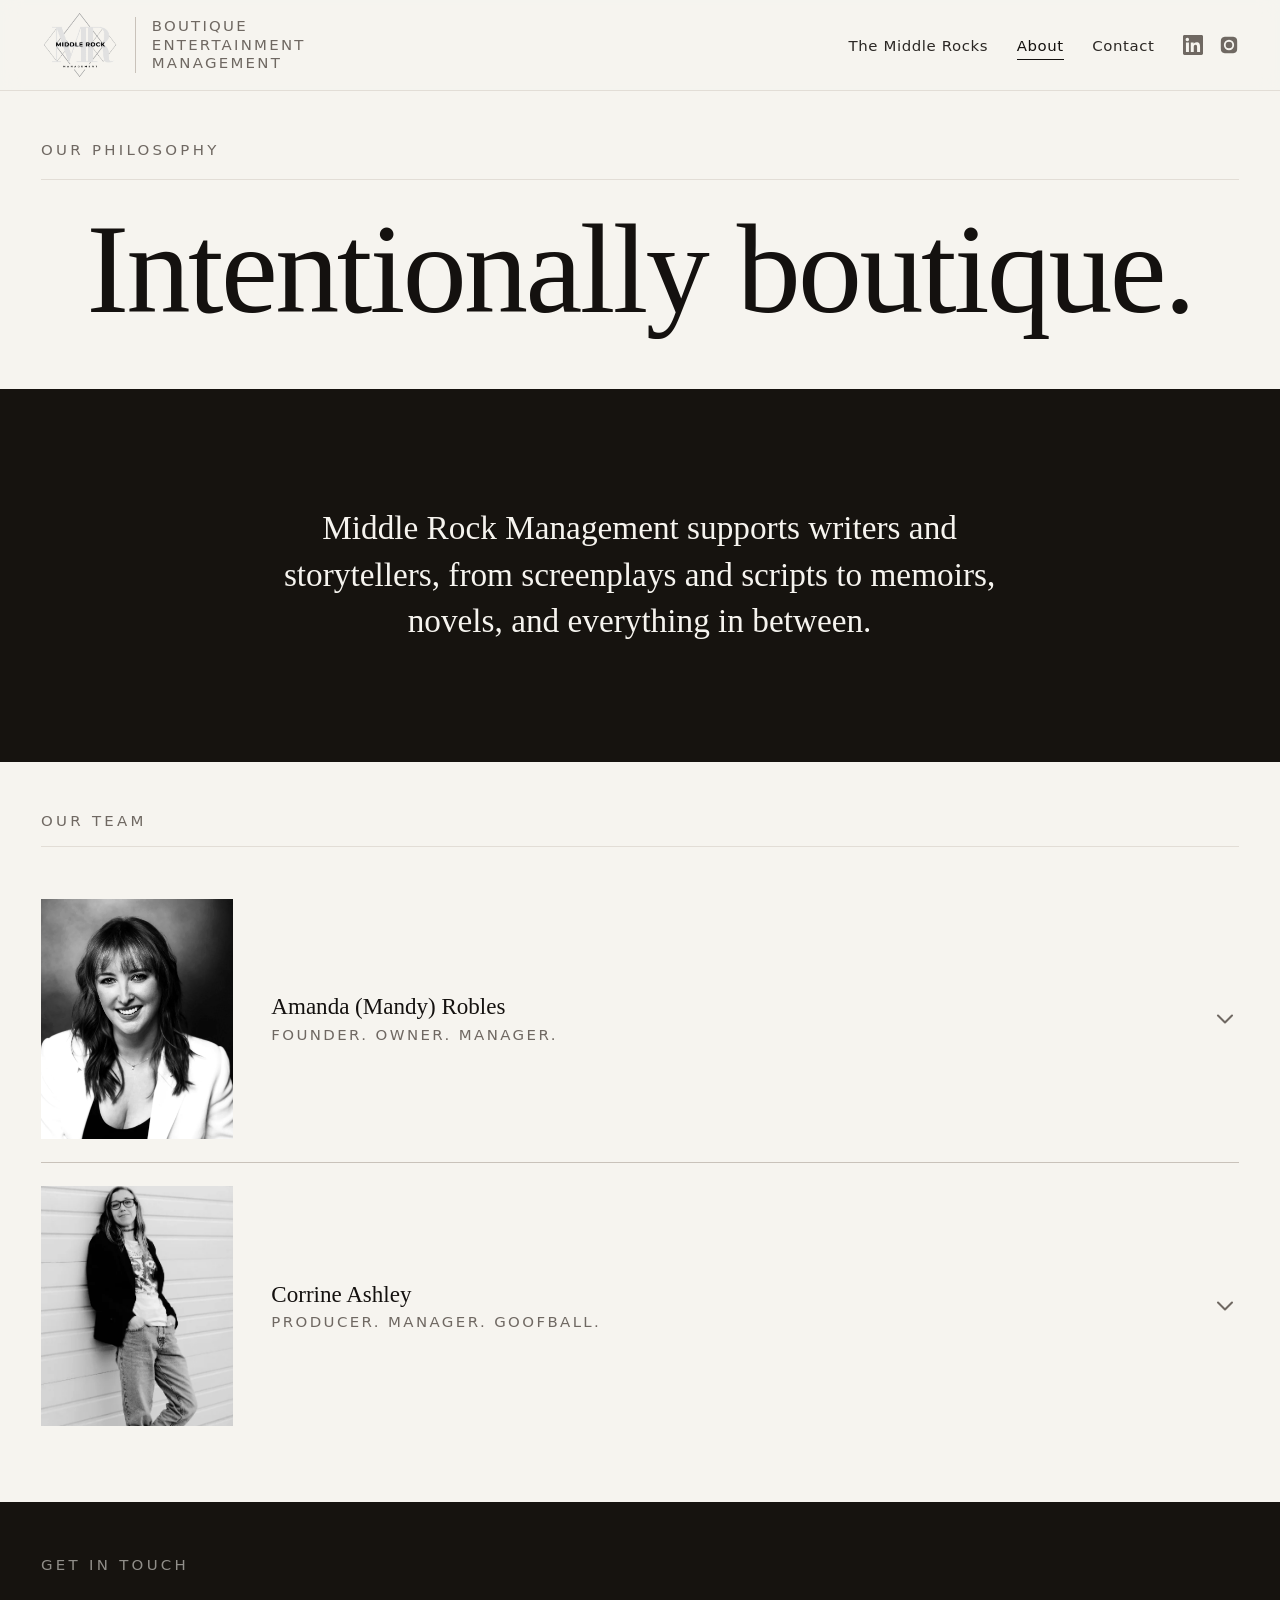
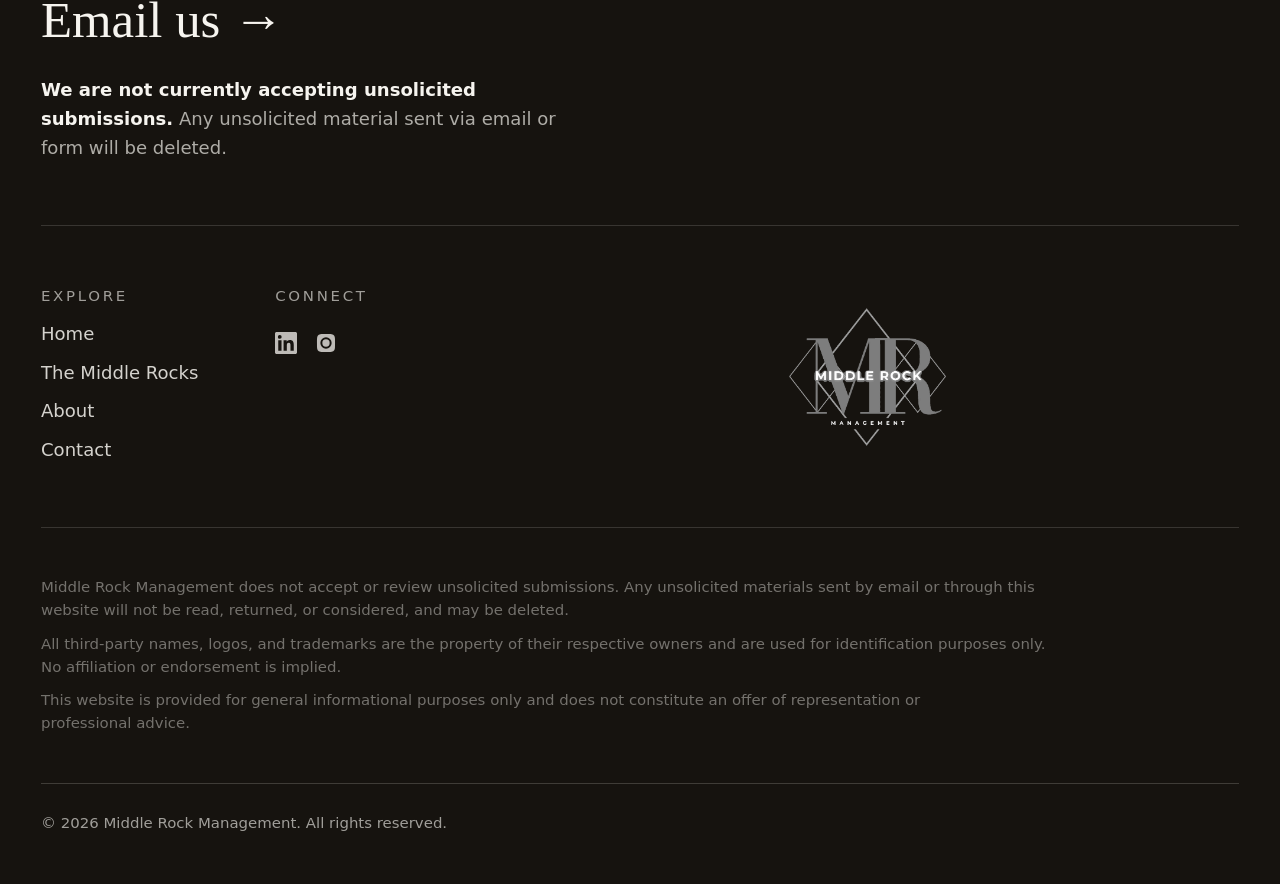
==== about/index.html @ d934ecda "About: replace big manifesto with one simple centered line (from her site's positioning) on a slimme" ====
<!DOCTYPE html>
<html lang="en" class="no-js">
<head>
  <meta charset="UTF-8">
  <meta name="viewport" content="width=device-width, initial-scale=1">
  <title>About · Middle Rock Management</title>
  <meta name="description" content="Middle Rock Management is an intentionally boutique, relationship-driven entertainment management company. Meet founder Amanda (Mandy) Robles and Corrine Ashley.">
  <link rel="canonical" href="https://www.middlerockmanagement.com/about/">

  <meta property="og:type" content="website">
  <meta property="og:site_name" content="Middle Rock Management">
  <meta property="og:title" content="About · Middle Rock Management">
  <meta property="og:description" content="An intentionally boutique, relationship-driven entertainment management company. Meet Amanda (Mandy) Robles and Corrine Ashley.">
  <meta property="og:url" content="https://www.middlerockmanagement.com/about/">
  <meta property="og:image" content="https://www.middlerockmanagement.com/assets/brand/social-share.jpg">
  <meta name="twitter:card" content="summary_large_image">
  <meta name="twitter:title" content="About · Middle Rock Management">
  <meta name="twitter:description" content="An intentionally boutique, relationship-driven entertainment management company.">
  <meta name="twitter:image" content="https://www.middlerockmanagement.com/assets/brand/social-share.jpg">

  <meta name="theme-color" content="#f6f4ef">
  <link rel="icon" href="/assets/brand/favicon.svg" type="image/svg+xml">
  <link rel="icon" href="/favicon.ico" sizes="any">
  <link rel="apple-touch-icon" href="/assets/brand/apple-touch-icon.png">
  <link rel="manifest" href="/site.webmanifest">

  <link rel="stylesheet" href="/css/base.css">
  <link rel="stylesheet" href="/css/components.css">
  <link rel="stylesheet" href="/css/pages.css">
  <script>document.documentElement.className = document.documentElement.className.replace('no-js', 'js');</script>
</head>
<body>
  <!-- HEADER:START -->
      <a class="skip-link" href="#main">Skip to content</a>
      <header class="site-header" data-header>
        <div class="container container--wide site-header__inner">
          <a class="masthead-brand" href="/" aria-label="Middle Rock Management home">
            <img class="brand__logo" src="/assets/brand/middle-rock-management-logo.webp" alt="Middle Rock Management" width="1141" height="1014">
            <span class="brand__descriptor">Boutique entertainment management</span>
          </a>
          <button class="nav-toggle" type="button" aria-expanded="false" aria-controls="primary-nav" aria-label="Open menu" data-nav-toggle>
            <svg class="icon-open" viewBox="0 0 24 24" fill="none" stroke="currentColor" stroke-width="1.5" aria-hidden="true"><path d="M3 6h18M3 12h18M3 18h18"/></svg>
            <svg class="icon-close" viewBox="0 0 24 24" fill="none" stroke="currentColor" stroke-width="1.5" aria-hidden="true"><path d="M6 6l12 12M18 6L6 18"/></svg>
          </button>
          <nav class="nav" id="primary-nav" aria-label="Primary" data-nav>
            <ul class="nav__list">
            <li><a class="nav__link" href="/the-middle-rocks/">The Middle Rocks</a></li>
            <li><a class="nav__link" href="/about/" aria-current="page">About</a></li>
            <li><a class="nav__link" href="/contact/">Contact</a></li>
            </ul>
            <div class="nav__socials">
              <a href="https://www.linkedin.com/company/middle-rock-management" target="_blank" rel="noopener noreferrer" aria-label="Middle Rock Management on LinkedIn"><svg viewBox="0 0 24 24" fill="currentColor" aria-hidden="true"><path d="M20.45 20.45h-3.56v-5.57c0-1.33-.02-3.04-1.85-3.04-1.85 0-2.14 1.45-2.14 2.94v5.67H9.35V9h3.42v1.56h.05c.48-.9 1.64-1.85 3.37-1.85 3.6 0 4.27 2.37 4.27 5.46v6.28zM5.34 7.43a2.07 2.07 0 1 1 0-4.13 2.07 2.07 0 0 1 0 4.13zM7.12 20.45H3.55V9h3.57v11.45zM22.22 0H1.77C.79 0 0 .77 0 1.72v20.56C0 23.23.79 24 1.77 24h20.45c.98 0 1.78-.77 1.78-1.72V1.72C24 .77 23.2 0 22.22 0z"/></svg></a>
              <a href="https://www.instagram.com/middlerockmgmt/" target="_blank" rel="noopener noreferrer" aria-label="Middle Rock Management on Instagram"><svg viewBox="0 0 24 24" fill="currentColor" aria-hidden="true"><path d="M12 2.16c3.2 0 3.58.01 4.85.07 1.17.05 1.8.25 2.23.41.56.22.96.48 1.38.9.42.42.68.82.9 1.38.16.42.36 1.06.41 2.23.06 1.27.07 1.65.07 4.85s-.01 3.58-.07 4.85c-.05 1.17-.25 1.8-.41 2.23-.22.56-.48.96-.9 1.38-.42.42-.82.68-1.38.9-.42.16-1.06.36-2.23.41-1.27.06-1.65.07-4.85.07s-3.58-.01-4.85-.07c-1.17-.05-1.8-.25-2.23-.41a3.72 3.72 0 0 1-1.38-.9 3.72 3.72 0 0 1-.9-1.38c-.16-.42-.36-1.06-.41-2.23C2.17 15.58 2.16 15.2 2.16 12s.01-3.58.07-4.85c.05-1.17.25-1.8.41-2.23.22-.56.48-.96.9-1.38.42-.42.82-.68 1.38-.9.42-.16 1.06-.36 2.23-.41C8.42 2.17 8.8 2.16 12 2.16zm0 3.68a6.16 6.16 0 1 0 0 12.32 6.16 6.16 0 0 0 0-12.32zm0 10.16a4 4 0 1 1 0-8 4 4 0 0 1 0 8zm6.4-10.4a1.44 1.44 0 1 1-2.88 0 1.44 1.44 0 0 1 2.88 0z"/></svg></a>
            </div>
          </nav>
        </div>
      </header>
        <!-- HEADER:END -->

  <main id="main">

    <section class="about-hero container container--wide" aria-labelledby="about-title">
      <p class="eyebrow section-label">Our philosophy</p>
      <h1 class="about-hero__title" id="about-title">Intentionally boutique.</h1>
    </section>

    <section class="section--statement about-philosophy" aria-labelledby="ethos-title">
      <div class="container container--wide">
        <p class="about-philosophy__text" id="ethos-title" data-reveal>
          Middle Rock Management supports writers and storytellers, from screenplays and
          scripts to memoirs, novels, and everything in between.
        </p>
      </div>
    </section>

    <section class="section container container--wide about-team" aria-labelledby="team-heading">
      <h2 class="eyebrow section-label" id="team-heading">Our team</h2>
      <div class="team-grid">
        <!-- TEAM:START -->
        <article class="team-member" id="amanda-robles" data-team-member>
          <h3 class="team-member__head">
            <button class="team-member__summary" type="button" aria-expanded="true" aria-controls="tm-amanda-robles">
              <span class="team-member__thumb img-mono" aria-hidden="true"><img src="/assets/images/placeholders/amanda-robles.webp" alt="" width="140" height="176" loading="lazy" decoding="async"></span>
              <span class="team-member__id">
                <span class="team-member__name">Amanda (Mandy) Robles</span>
                <span class="team-member__role">Founder. Owner. Manager.</span>
              </span>
              <span class="team-member__chev" aria-hidden="true"><svg viewBox="0 0 24 24" fill="none" stroke="currentColor" stroke-width="1.75" stroke-linecap="round" stroke-linejoin="round"><path d="M6 9l6 6 6-6"/></svg></span>
            </button>
          </h3>
          <div class="team-member__detail" id="tm-amanda-robles">
            <div class="team-member__media">
              <div class="img-window ratio-3-4 img-mono">
                <img src="/assets/images/placeholders/amanda-robles.webp" alt="Portrait of Amanda (Mandy) Robles" width="600" height="800" loading="lazy" decoding="async">
              </div>
              <p class="team-member__credit">Photography by LOTTA Photography</p>
            </div>
            <div class="team-member__copy">
              <p class="team-member__bio">Mandy launched Middle Rock Management in 2025, primarily as a means to support bold, authentic voices and the stories they tell. As MRM continues to grow, Mandy is dedicated to maintaining an environment of integrity, humanity, and gratitude.</p>
            </div>
          </div>
        </article>
        <article class="team-member" id="corrine-ashley" data-team-member>
          <h3 class="team-member__head">
            <button class="team-member__summary" type="button" aria-expanded="true" aria-controls="tm-corrine-ashley">
              <span class="team-member__thumb img-mono" aria-hidden="true"><img src="/assets/images/placeholders/corrine-ashley.webp" alt="" width="140" height="176" loading="lazy" decoding="async"></span>
              <span class="team-member__id">
                <span class="team-member__name">Corrine Ashley</span>
                <span class="team-member__role">Producer. Manager. Goofball.</span>
              </span>
              <span class="team-member__chev" aria-hidden="true"><svg viewBox="0 0 24 24" fill="none" stroke="currentColor" stroke-width="1.75" stroke-linecap="round" stroke-linejoin="round"><path d="M6 9l6 6 6-6"/></svg></span>
            </button>
          </h3>
          <div class="team-member__detail" id="tm-corrine-ashley">
            <div class="team-member__media">
              <div class="img-window ratio-3-4 img-mono">
                <img src="/assets/images/placeholders/corrine-ashley.webp" alt="Portrait of Corrine Ashley" width="600" height="800" loading="lazy" decoding="async">
              </div>
            </div>
            <div class="team-member__copy">
              <p class="team-member__bio">After launching her own company, Corrine has joined forces with Mandy and Middle Rock Management to create a fearless partnership built on passion, grit, and a shared mission to build artists' careers, come hell or high water.</p>
            </div>
          </div>
        </article>
        <!-- TEAM:END -->
      </div>
    </section>

  </main>

  <footer class="site-footer">
    <!-- FOOTER:START -->
      <div class="container container--wide footer__inner">

        <div class="footer__cta">
          <div class="footer__cta-text">
            <p class="eyebrow footer__cta-eyebrow">Get in touch</p>
            <a class="footer__email" data-e-user="info" data-e-domain="middlerockmanagement.com" href="/contact/">Email us <span class="footer__email-arrow" aria-hidden="true">&rarr;</span></a>
            <p class="footer__policy"><strong>We are not currently accepting unsolicited submissions.</strong> Any unsolicited material sent via email or form will be deleted.</p>
          </div>
        </div>

        <div class="footer-grid">
          <div class="footer-nav">
          <nav class="footer__col" aria-label="Explore">
            <h2>Explore</h2>
            <ul>
              <li><a href="/">Home</a></li>
              <li><a href="/the-middle-rocks/">The Middle Rocks</a></li>
              <li><a href="/about/">About</a></li>
              <li><a href="/contact/">Contact</a></li>
            </ul>
          </nav>
          <div class="footer__col">
            <h2>Connect</h2>
            <div class="footer__socials">
              <a href="https://www.linkedin.com/company/middle-rock-management" target="_blank" rel="noopener noreferrer" aria-label="Middle Rock Management on LinkedIn"><svg viewBox="0 0 24 24" fill="currentColor" aria-hidden="true"><path d="M20.45 20.45h-3.56v-5.57c0-1.33-.02-3.04-1.85-3.04-1.85 0-2.14 1.45-2.14 2.94v5.67H9.35V9h3.42v1.56h.05c.48-.9 1.64-1.85 3.37-1.85 3.6 0 4.27 2.37 4.27 5.46v6.28zM5.34 7.43a2.07 2.07 0 1 1 0-4.13 2.07 2.07 0 0 1 0 4.13zM7.12 20.45H3.55V9h3.57v11.45zM22.22 0H1.77C.79 0 0 .77 0 1.72v20.56C0 23.23.79 24 1.77 24h20.45c.98 0 1.78-.77 1.78-1.72V1.72C24 .77 23.2 0 22.22 0z"/></svg></a>
              <a href="https://www.instagram.com/middlerockmgmt/" target="_blank" rel="noopener noreferrer" aria-label="Middle Rock Management on Instagram"><svg viewBox="0 0 24 24" fill="currentColor" aria-hidden="true"><path d="M12 2.16c3.2 0 3.58.01 4.85.07 1.17.05 1.8.25 2.23.41.56.22.96.48 1.38.9.42.42.68.82.9 1.38.16.42.36 1.06.41 2.23.06 1.27.07 1.65.07 4.85s-.01 3.58-.07 4.85c-.05 1.17-.25 1.8-.41 2.23-.22.56-.48.96-.9 1.38-.42.42-.82.68-1.38.9-.42.16-1.06.36-2.23.41-1.27.06-1.65.07-4.85.07s-3.58-.01-4.85-.07c-1.17-.05-1.8-.25-2.23-.41a3.72 3.72 0 0 1-1.38-.9 3.72 3.72 0 0 1-.9-1.38c-.16-.42-.36-1.06-.41-2.23C2.17 15.58 2.16 15.2 2.16 12s.01-3.58.07-4.85c.05-1.17.25-1.8.41-2.23.22-.56.48-.96.9-1.38.42-.42.82-.68 1.38-.9.42-.16 1.06-.36 2.23-.41C8.42 2.17 8.8 2.16 12 2.16zm0 3.68a6.16 6.16 0 1 0 0 12.32 6.16 6.16 0 0 0 0-12.32zm0 10.16a4 4 0 1 1 0-8 4 4 0 0 1 0 8zm6.4-10.4a1.44 1.44 0 1 1-2.88 0 1.44 1.44 0 0 1 2.88 0z"/></svg></a>
            </div>
          </div>
          </div>
          <a class="footer__logo-link" href="/" aria-label="Middle Rock Management home">
            <img class="footer__logo" src="/assets/brand/middle-rock-management-logo-light.webp" alt="Middle Rock Management" width="1141" height="1014">
          </a>
        </div>

        <div class="footer__legal">
          <!-- [APPROVAL REQUIRED] Placeholder legal text - please have Amanda / counsel review before launch. -->
          <p>Middle Rock Management does not accept or review unsolicited submissions. Any unsolicited materials sent by email or through this website will not be read, returned, or considered, and may be deleted.</p>
          <p>All third-party names, logos, and trademarks are the property of their respective owners and are used for identification purposes only. No affiliation or endorsement is implied.</p>
          <p>This website is provided for general informational purposes only and does not constitute an offer of representation or professional advice.</p>
        </div>

        <div class="footer__bottom">
          <p>&copy; <span data-year>2026</span> Middle Rock Management. All rights reserved.</p>
        </div>
      </div>

      <button class="to-top" type="button" data-to-top aria-label="Back to top">
        <svg viewBox="0 0 24 24" fill="none" stroke="currentColor" stroke-width="1.75" stroke-linecap="round" stroke-linejoin="round" aria-hidden="true"><path d="M18 15l-6-6-6 6"/></svg>
      </button>
        <!-- FOOTER:END -->
  </footer>

  <script src="/js/main.js" defer></script>
</body>
</html>
---- css/base.css ----
/* =============================================================
   Middle Rock Management - base.css
   Design tokens, reset, and foundational typography.
   Monochrome / neutral editorial system. Edit tokens below to
   tune the whole site from one place.
   ============================================================= */

:root {
  /* --- Brand ink & paper (sampled from the monochrome logo) --- */
  --ink:        #14110f;   /* near-black, warm */
  --ink-soft:   #2b2724;   /* body text */
  --ink-muted:  #6f6862;   /* secondary text, labels */
  --ink-faint:  #a49d96;   /* captions, disabled */
  --rule:       #e2ddd6;   /* hairline rules */
  --rule-strong:#c9c2ba;
  --paper:      #f6f4ef;   /* warm white page background */
  --paper-pure: #ffffff;
  --paper-deep: #efece5;   /* alternating section tint */
  --ink-invert: #f6f4ef;   /* text on dark */
  --panel-dark: #16130f;   /* dark editorial panel */
  --panel-soft: #e4ddd0;   /* soft warm-stone panel (light alt to panel-dark) */

  /* --- Type families ---------------------------------------------
     Ships with a high-quality system stack so the site is fast and
     dependency-free out of the box. To swap in a self-hosted display
     face later (e.g. Fraunces), see README > Typography.            */
  --font-display: "Iowan Old Style", "Palatino Linotype", Palatino, "Book Antiqua", Georgia, "Times New Roman", serif;
  --font-sans: system-ui, -apple-system, "Segoe UI", Roboto, Helvetica, Arial, "Helvetica Neue", sans-serif;

  /* --- Fluid type scale (clamp: min, preferred, max) --------------- */
  --step--1: clamp(0.83rem, 0.79rem + 0.18vw, 0.94rem);
  --step-0:  clamp(1rem, 0.96rem + 0.22vw, 1.13rem);
  --step-1:  clamp(1.2rem, 1.12rem + 0.4vw, 1.5rem);
  --step-2:  clamp(1.44rem, 1.3rem + 0.7vw, 2rem);
  --step-3:  clamp(1.73rem, 1.5rem + 1.15vw, 2.66rem);
  --step-4:  clamp(2.07rem, 1.7rem + 1.85vw, 3.55rem);
  --step-5:  clamp(2.49rem, 1.9rem + 2.95vw, 4.7rem);
  --step-6:  clamp(2.99rem, 2.05rem + 4.7vw, 6.2rem);

  /* --- Spacing scale --------------------------------------------- */
  --space-2xs: 0.375rem;
  --space-xs:  0.625rem;
  --space-s:   1rem;
  --space-m:   1.75rem;
  --space-l:   3rem;
  --space-xl:  5rem;
  --space-2xl: 8rem;

  /* --- Layout ---------------------------------------------------- */
  --measure: 62ch;
  --container: 76rem;      /* ~1216px */
  --container-wide: 88rem;
  --gutter: clamp(1.25rem, 0.8rem + 2.2vw, 3.25rem);
  --header-h: clamp(74px, 6vw, 96px);   /* masthead: logo + descriptor */

  /* --- Motion ---------------------------------------------------- */
  --ease: cubic-bezier(0.22, 0.61, 0.36, 1);
  --dur:  0.5s;
  --dur-fast: 0.25s;

  --radius: 2px;           /* restraint - near-square */
  --focus: 2px solid var(--ink);
}

/* ------------------------- Reset ------------------------------- */
*, *::before, *::after { box-sizing: border-box; }
* { margin: 0; }
[hidden] { display: none !important; }   /* make the hidden attribute reliable (cards/filter use it) */
html { -webkit-text-size-adjust: 100%; scroll-behavior: smooth; }
@media (prefers-reduced-motion: reduce) {
  html { scroll-behavior: auto; }
}

body {
  font-family: var(--font-sans);
  font-size: var(--step-0);
  line-height: 1.6;
  color: var(--ink-soft);
  background: var(--paper);
  -webkit-font-smoothing: antialiased;
  text-rendering: optimizeLegibility;
  min-height: 100vh;
  overflow-x: hidden;       /* guard against any horizontal overflow */
}

img, picture, svg, video { display: block; max-width: 100%; height: auto; }

a { color: inherit; text-decoration: none; }

h1, h2, h3, h4 {
  font-family: var(--font-display);
  font-weight: 400;
  line-height: 1.05;
  color: var(--ink);
  letter-spacing: -0.01em;
  text-wrap: balance;
}

p { text-wrap: pretty; }

ul[role="list"], ol[role="list"] { list-style: none; padding: 0; }

/* ---------------------- Accessibility -------------------------- */
:focus-visible {
  outline: var(--focus);
  outline-offset: 3px;
}

.skip-link {
  position: absolute;
  left: var(--space-s);
  top: -4rem;
  z-index: 100;
  background: var(--ink);
  color: var(--ink-invert);
  padding: 0.75rem 1.25rem;
  font-size: var(--step--1);
  letter-spacing: 0.04em;
  transition: top var(--dur-fast) var(--ease);
}
.skip-link:focus { top: var(--space-s); }

.visually-hidden {
  position: absolute !important;
  width: 1px; height: 1px;
  padding: 0; margin: -1px;
  overflow: hidden; clip: rect(0 0 0 0);
  white-space: nowrap; border: 0;
}

/* ------------------------- Layout ------------------------------ */
.container {
  width: 100%;
  max-width: var(--container);
  margin-inline: auto;
  padding-inline: var(--gutter);
}
.container--wide { max-width: var(--container-wide); }

.section { padding-block: clamp(3.5rem, 2rem + 7vw, 7.5rem); }
.section--tight { padding-block: clamp(2.5rem, 1.5rem + 4vw, 4.5rem); }
.section--tint { background: var(--paper-deep); }
.section--stone { background: var(--panel-soft); }
.section--stone .section-label { border-bottom: 0; }
.section--dark {
  background: var(--panel-dark);
  color: var(--ink-invert);
}
.section--dark h1, .section--dark h2, .section--dark h3, .section--dark h4 { color: var(--ink-invert); }

/* --------------------- Reusable atoms -------------------------- */
.eyebrow {
  font-family: var(--font-sans);
  font-size: var(--step--1);
  letter-spacing: 0.22em;
  text-transform: uppercase;
  color: var(--ink-muted);
  font-weight: 500;
}

.rule {
  border: 0;
  border-top: 1px solid var(--rule);
  margin-block: var(--space-l);
}

.numeral {
  font-family: var(--font-display);
  font-size: var(--step-2);
  color: var(--ink-faint);
  font-variant-numeric: tabular-nums;
  letter-spacing: 0;
}

/* Link with animated underline (respects reduced motion) */
.link-underline {
  position: relative;
  display: inline-block;
  color: var(--ink);
  padding-bottom: 2px;
  background-image: linear-gradient(currentColor, currentColor);
  background-size: 0% 1px;
  background-position: 0 100%;
  background-repeat: no-repeat;
  transition: background-size var(--dur) var(--ease);
}
.link-underline:hover,
.link-underline:focus-visible { background-size: 100% 1px; }

@media (prefers-reduced-motion: reduce) {
  .link-underline { transition: none; }
  .link-underline:hover, .link-underline:focus-visible { background-size: 100% 1px; }
}

/* Utility */
.text-center { text-align: center; }
.flow > * + * { margin-top: var(--space-s); }
.flow-l > * + * { margin-top: var(--space-m); }
---- css/components.css ----
/* =============================================================
   Middle Rock Management - components.css
   Header, navigation, buttons, cards, footer, image windows.
   ============================================================= */

/* --------------------------- Buttons --------------------------- */
.btn {
  display: inline-flex;
  align-items: center;
  gap: 0.6em;
  font-family: var(--font-sans);
  font-size: var(--step--1);
  letter-spacing: 0.08em;
  text-transform: uppercase;
  font-weight: 500;
  padding: 0.9em 1.6em;
  border: 1px solid var(--ink);
  color: var(--ink);
  background: transparent;
  cursor: pointer;
  transition: background var(--dur-fast) var(--ease),
              color var(--dur-fast) var(--ease),
              transform var(--dur-fast) var(--ease);
}
.btn:hover, .btn:focus-visible { background: var(--ink); color: var(--ink-invert); }
.btn .btn__arrow { transition: transform var(--dur-fast) var(--ease); }
.btn:hover .btn__arrow { transform: translateX(4px); }
.btn--invert { border-color: var(--ink-invert); color: var(--ink-invert); }
.btn--invert:hover, .btn--invert:focus-visible { background: var(--ink-invert); color: var(--ink); }

@media (prefers-reduced-motion: reduce) {
  .btn, .btn .btn__arrow { transition: none; }
  .btn:hover .btn__arrow { transform: none; }
}

/* --------------------------- Header ---------------------------- */
.site-header {
  position: sticky;
  top: 0;
  z-index: 50;
  background: color-mix(in srgb, var(--paper) 90%, transparent);
  backdrop-filter: saturate(140%) blur(10px);
  border-bottom: 1px solid var(--rule);   /* masthead line - always visible */
  transition: background var(--dur-fast) var(--ease);
}
.site-header[data-scrolled="true"] {
  background: color-mix(in srgb, var(--paper) 96%, transparent);
}
.site-header__inner {
  display: flex;
  align-items: center;
  justify-content: space-between;
  gap: var(--space-m);
  min-height: var(--header-h);
  padding-block: 0.65rem;
}
/* Masthead brand: logo + descriptor - the whole area links home */
.masthead-brand {
  display: flex;
  align-items: center;
  gap: var(--space-s);
  min-width: 0;
  flex-shrink: 0;
  color: inherit;
  text-decoration: none;
}
.brand__logo { height: clamp(56px, 5.4vw, 72px); width: auto; }
.brand__descriptor {
  padding-left: var(--space-s);
  border-left: 1px solid var(--rule-strong);
  font-family: var(--font-sans);
  font-size: var(--step--1);
  letter-spacing: 0.15em;
  text-transform: uppercase;
  color: var(--ink-muted);
  line-height: 1.25;
  max-width: 16ch;
}
@media (max-width: 620px) {
  .brand__descriptor { display: none; }
}
.brand__wordmark {
  font-family: var(--font-display);
  font-size: var(--step-0);
  letter-spacing: 0.02em;
  color: var(--ink);
  line-height: 1;
}

/* Primary nav */
.nav { display: flex; align-items: center; gap: clamp(1rem, 0.5rem + 1.6vw, 2.25rem); }
.nav__list {
  display: flex;
  align-items: center;
  gap: clamp(1rem, 0.5rem + 1.6vw, 2.25rem);
  list-style: none;
  margin: 0; padding: 0;
}
.nav__link {
  font-size: var(--step--1);
  letter-spacing: 0.04em;
  color: var(--ink-soft);
  position: relative;
  padding-block: 0.35rem;
}
.nav__link[aria-current="page"] { color: var(--ink); }
.nav__link::after {
  content: "";
  position: absolute;
  left: 0; bottom: 0;
  height: 1px; width: 100%;
  background: var(--ink);
  transform: scaleX(0);
  transform-origin: left;
  transition: transform var(--dur-fast) var(--ease);
}
.nav__link:hover::after,
.nav__link:focus-visible::after,
.nav__link[aria-current="page"]::after { transform: scaleX(1); }

.nav__socials { display: flex; align-items: center; gap: 1rem; }
.nav__socials a { color: var(--ink-muted); display: inline-flex; transition: color var(--dur-fast) var(--ease); }
.nav__socials a:hover, .nav__socials a:focus-visible { color: var(--ink); }
.nav__socials svg { width: 20px; height: 20px; }

/* Mobile nav toggle */
.nav-toggle {
  display: none;
  width: 44px; height: 44px;
  border: 0; background: transparent;
  cursor: pointer;
  align-items: center; justify-content: center;
  color: var(--ink);
}
.nav-toggle svg { width: 26px; height: 26px; }
.nav-toggle .icon-close { display: none; }
.nav-toggle[aria-expanded="true"] .icon-open { display: none; }
.nav-toggle[aria-expanded="true"] .icon-close { display: block; }

@media (max-width: 820px) {
  .nav-toggle { display: inline-flex; }
  .nav {
    position: fixed;
    inset: var(--header-h) 0 auto 0;
    flex-direction: column;
    align-items: flex-start;
    gap: 0;
    background: var(--paper);
    border-bottom: 1px solid var(--rule);
    padding: var(--space-m) var(--gutter) var(--space-l);
    transform: translateY(-8px);
    opacity: 0;
    visibility: hidden;
    transition: opacity var(--dur-fast) var(--ease),
                transform var(--dur-fast) var(--ease),
                visibility var(--dur-fast);
    max-height: calc(100svh - var(--header-h));
    overflow-y: auto;
  }
  .nav[data-open="true"] { opacity: 1; visibility: visible; transform: translateY(0); }
  /* No-JS fallback: the toggle needs JavaScript, so without it show the nav statically. */
  .no-js .nav-toggle { display: none; }
  .no-js .nav {
    position: static; inset: auto;
    opacity: 1; visibility: visible; transform: none;
    max-height: none; overflow: visible;
    border-bottom: 0; padding: 0 0 var(--space-s);
  }
  .nav__list { flex-direction: column; align-items: stretch; gap: 0; width: 100%; }
  .nav__list li { width: 100%; }
  .nav__link { display: block; width: 100%; font-size: var(--step-1); padding-block: 0.85rem; border-bottom: 1px solid var(--rule); }
  .nav__list li:last-child .nav__link { border-bottom: 0; }
  .nav__link::after { display: none; }
  .nav__socials { padding-top: var(--space-m); }
  @media (prefers-reduced-motion: reduce) { .nav { transition: none; } }
}

/* --------------------------- Footer ---------------------------- */
.site-footer {
  position: relative;
  background: var(--panel-dark);
  color: var(--ink-invert);
  padding-block: clamp(2rem, 1.25rem + 2.5vw, 3.75rem) var(--space-l);
}
.site-footer a { color: var(--ink-invert); }

/* Closing CTA (email + policy) with the logo as a sign-off */
.footer__cta {
  padding-bottom: clamp(2.5rem, 1.5rem + 3vw, 4.5rem);
  margin-bottom: clamp(2.5rem, 1.5rem + 3vw, 4.5rem);
  border-bottom: 1px solid color-mix(in srgb, var(--ink-invert) 15%, transparent);
}
.footer__cta-eyebrow { color: color-mix(in srgb, var(--ink-invert) 55%, transparent); }
.footer__email {
  display: inline-block;
  margin-top: var(--space-s);
  font-family: var(--font-display);
  font-size: var(--step-4);
  line-height: 1.05;
  color: var(--ink-invert);
  word-break: break-word;
  border-bottom: 1px solid transparent;
  transition: border-color var(--dur-fast) var(--ease);
}
.footer__email:hover, .footer__email:focus-visible { border-bottom-color: currentColor; }
.footer__policy { margin-top: var(--space-m); max-width: 46ch; color: color-mix(in srgb, var(--ink-invert) 68%, transparent); }
.footer__policy strong { color: var(--ink-invert); }
.footer__logo-link { display: inline-block; justify-self: center; align-self: center; }
.footer__logo { height: clamp(96px, 12vw, 150px); width: auto; }

/* Nav (Explore + Connect) hugs the left; logo is centred in the open space at right */
.footer-grid {
  display: grid;
  gap: var(--space-l) clamp(1.5rem, 5vw, 4rem);
  grid-template-columns: auto 1fr;
  align-items: start;
}
.footer-nav {
  display: grid;
  grid-template-columns: 1fr 1fr;
  gap: var(--space-l) clamp(1.5rem, 6vw, 5rem);
}
.footer__col h2 {
  font-family: var(--font-sans);
  font-size: var(--step--1);
  letter-spacing: 0.18em;
  text-transform: uppercase;
  color: color-mix(in srgb, var(--ink-invert) 62%, transparent);
  margin-bottom: var(--space-s);
  font-weight: 500;
}
.footer__col ul { list-style: none; padding: 0; display: grid; gap: 0.6rem; }
.footer__col a { opacity: 0.85; transition: opacity var(--dur-fast) var(--ease); }
.footer__col a:hover, .footer__col a:focus-visible { opacity: 1; }
/* Social icons (same marks as the header) */
.footer__socials { display: flex; align-items: center; gap: 1.1rem; margin-top: var(--space-m); }
.footer__socials a { display: inline-flex; opacity: 0.75; }
.footer__socials a:hover, .footer__socials a:focus-visible { opacity: 1; }
.footer__socials svg { width: 22px; height: 22px; }

/* Legal disclaimers */
.footer__legal {
  margin-top: clamp(2.5rem, 1.5rem + 3vw, 4.5rem);
  padding-top: var(--space-l);
  border-top: 1px solid color-mix(in srgb, var(--ink-invert) 15%, transparent);
  display: grid; gap: var(--space-xs);
}
.footer__legal p { font-size: var(--step--1); line-height: 1.55; color: color-mix(in srgb, var(--ink-invert) 42%, transparent); max-width: 108ch; }

.footer__bottom {
  display: flex; flex-wrap: wrap; gap: var(--space-s);
  justify-content: space-between; align-items: center;
  margin-top: var(--space-l);
  padding-top: var(--space-m);
  border-top: 1px solid color-mix(in srgb, var(--ink-invert) 18%, transparent);
  font-size: var(--step--1);
  color: color-mix(in srgb, var(--ink-invert) 62%, transparent);
}
@media (max-width: 640px) {
  .footer__email { font-size: var(--step-2); }   /* not oversized on phones */
}
@media (max-width: 620px) {
  .footer__logo { height: clamp(96px, 24vw, 135px); }
}
@media (max-width: 560px) { .footer-nav { grid-template-columns: 1fr; gap: var(--space-l); } }

/* Back-to-top button - site style (paper circle, ink chevron) */
.to-top {
  position: fixed;
  right: clamp(1rem, 2vw, 2rem);
  bottom: clamp(1rem, 2vw, 2rem);
  z-index: 60;
  width: 48px; height: 48px;
  display: inline-flex; align-items: center; justify-content: center;
  background: var(--paper);
  color: var(--ink);
  border: 1px solid var(--rule-strong);
  border-radius: 50%;
  cursor: pointer;
  opacity: 0; visibility: hidden; transform: translateY(10px);
  box-shadow: 0 4px 16px rgba(20, 17, 15, 0.12);
  transition: opacity var(--dur-fast) var(--ease), transform var(--dur-fast) var(--ease),
              visibility var(--dur-fast), background var(--dur-fast) var(--ease), color var(--dur-fast) var(--ease), border-color var(--dur-fast) var(--ease);
}
.to-top[data-visible="true"] { opacity: 1; visibility: visible; transform: none; }
.to-top:hover, .to-top:focus-visible { background: var(--ink); color: var(--ink-invert); border-color: var(--ink); }
.to-top svg { width: 22px; height: 22px; }
@media (prefers-reduced-motion: reduce) {
  .to-top { transition: opacity var(--dur-fast) var(--ease), visibility var(--dur-fast), background var(--dur-fast), color var(--dur-fast); transform: none; }
}

/* --------------------- Image windows / placeholders ------------ */
.img-window {
  position: relative;
  overflow: hidden;
  background: var(--paper-deep);
  border: 1px solid var(--rule);
}
.img-window > img { width: 100%; height: 100%; object-fit: cover; }
.ratio-4-5 { aspect-ratio: 4 / 5; }
.ratio-3-4 { aspect-ratio: 3 / 4; }
.ratio-16-9 { aspect-ratio: 16 / 9; }

/* Monochrome image treatment; color eases in on hover */
.img-mono > img {
  filter: grayscale(100%) contrast(1.02);
  transition: filter var(--dur) var(--ease), transform var(--dur) var(--ease);
}
.img-window:hover .img-mono > img,
.card:focus-within .img-mono > img { filter: grayscale(0%); }
@media (prefers-reduced-motion: reduce) {
  .img-mono > img { transition: none; }
}

/* ------------------------- Roster ------------------------------
   DESKTOP: a grid of vertical cards (portrait, name, professions, links).
   MOBILE (<=620px): an accordion - thumbnail + name + professions summary
   that taps open to reveal the full portrait + links. Enhanced by main.js;
   without JS every card is fully expanded. Mirrors the About team. */
.roster-grid {
  display: grid;
  gap: clamp(1.5rem, 1rem + 2.5vw, 3rem) clamp(1.25rem, 0.8rem + 2vw, 2.5rem);
  grid-template-columns: repeat(auto-fill, minmax(min(100%, 15.5rem), 1fr));
}
.card { display: flex; flex-direction: column; }
.card__head { margin: 0; }
.card__summary {
  display: flex; align-items: center; gap: var(--space-s);
  width: 100%; padding: 0;
  background: none; border: 0; color: inherit; font: inherit;
  text-align: left; cursor: pointer;
}
.card__thumb {
  flex: 0 0 auto; width: 60px; height: 75px;
  overflow: hidden; background: var(--paper-deep);
}
.card__thumb img { width: 100%; height: 100%; object-fit: cover; display: block; }
.card__id { flex: 1 1 auto; min-width: 0; }
.card__chev {
  flex: 0 0 auto; display: inline-flex; color: var(--ink-muted);
  transition: transform var(--dur-fast) var(--ease);
}
.card__chev svg { width: 20px; height: 20px; }
.card.is-open .card__chev { transform: rotate(180deg); }

.card__media { margin-bottom: var(--space-s); }
.card__name {
  display: block;
  font-family: var(--font-display); font-size: var(--step-1);
  color: var(--ink); line-height: 1.1;
}
.card__disciplines {
  display: block;
  font-size: var(--step--1); color: var(--ink-muted);
  letter-spacing: 0.02em; margin-top: 0.35rem;
}
.card__disciplines .sep { color: var(--ink-faint); padding-inline: 0.15em; }
.card__bio { font-size: var(--step--1); color: var(--ink-soft); margin-top: 0.6rem; }
.card__links { display: flex; flex-wrap: wrap; gap: 0.4rem 1.1rem; margin-top: 0.7rem; }
.card__link {
  font-size: var(--step--1); letter-spacing: 0.05em; color: var(--ink);
  display: inline-flex; align-items: center; gap: 0.35em;
}
.card__link .arrow { transition: transform var(--dur-fast) var(--ease); }
.card__link:hover .arrow, .card__link:focus-visible .arrow { transform: translate(2px, -2px); }
@media (prefers-reduced-motion: reduce) { .card__link .arrow { transition: none; } }
.card__status {
  align-self: flex-start; font-size: 0.72rem; letter-spacing: 0.14em;
  text-transform: uppercase; color: var(--ink-muted);
  border: 1px solid var(--rule-strong); padding: 0.2rem 0.55rem; margin-top: 0.7rem;
}

/* Mobile: single-column accordion list. Collapse only when JS is active. */
@media (max-width: 620px) {
  .roster-grid { grid-template-columns: 1fr; gap: 0; }
  .card { border-top: 1px solid var(--rule); padding-block: var(--space-s); }
  html.js .card__detail { display: none; }
  html.js .card.is-open .card__detail { display: block; margin-top: var(--space-s); }
  html.js .card.is-open .card__thumb { display: none; } /* full portrait takes over */
  .card__media { max-width: 300px; margin-bottom: 0; }
}

/* Desktop: full vertical card, no accordion chrome. */
@media (min-width: 621px) {
  .card__head, .card__detail { display: contents; }
  .card__summary { order: 2; display: block; cursor: default; }
  .card__thumb, .card__chev { display: none; }
  .card__media { order: 1; }
  .card__bio { order: 3; }
  .card__links { order: 4; }
  .card__status { order: 5; }

  /* Colourise the portrait whenever the cursor is anywhere over the card -
     the image, name, professions, or the link below - so it holds while you
     move down to click. Middle Rocks roster only. */
  .roster-grid .card:hover .img-mono > img,
  .roster-grid .card:focus-within .img-mono > img { filter: grayscale(0%); }
}

/* ----------------------- Discipline filter (dropdown) ---------- */
.roster-filter {
  display: flex;
  align-items: center;
  gap: var(--space-s);
  margin-bottom: var(--space-l);
  flex-wrap: wrap;
}
.roster-filter__label {
  font-family: var(--font-sans);
  font-size: var(--step--1);
  letter-spacing: 0.16em;
  text-transform: uppercase;
  color: var(--ink-muted);
}
.roster-filter__select {
  font-family: var(--font-sans);
  font-size: var(--step--1);
  color: var(--ink);
  background-color: var(--paper);
  border: 1px solid var(--rule-strong);
  border-radius: 0;
  padding: 0.6em 2.4em 0.6em 0.9em;
  cursor: pointer;
  appearance: none;
  -webkit-appearance: none;
  /* chevron */
  background-image: url("data:image/svg+xml,%3Csvg xmlns='http://www.w3.org/2000/svg' width='16' height='16' viewBox='0 0 24 24' fill='none' stroke='%236f6862' stroke-width='1.6' stroke-linecap='round' stroke-linejoin='round'%3E%3Cpath d='M6 9l6 6 6-6'/%3E%3C/svg%3E");
  background-repeat: no-repeat;
  background-position: right 0.8em center;
  transition: border-color var(--dur-fast) var(--ease);
}
.roster-filter__select:hover { border-color: var(--ink); }
.roster-filter__select:focus-visible { outline: var(--focus); outline-offset: 2px; }

/* --------------------------- Team ------------------------------
   An accordion at every width: a portrait thumbnail + name/role summary
   that taps open to reveal the full portrait + bio. Thumbnails scale up on
   desktop. Enhanced by main.js; without JS every member stays expanded. */
.team-grid { display: grid; gap: 0; }

.team-member { border-top: 1px solid var(--rule-strong); }
.team-member:first-child { border-top: 0; }
.team-member__head { margin: 0; }
.team-member__summary {
  display: flex; align-items: center; gap: clamp(var(--space-m), 3vw, var(--space-l));
  width: 100%; padding: clamp(0.85rem, 0.5rem + 1.2vw, 1.5rem) 0;
  background: none; border: 0; color: inherit;
  font: inherit; text-align: left; cursor: pointer;
}
.team-member__thumb {
  flex: 0 0 auto;
  width: clamp(96px, 15vw, 210px); aspect-ratio: 4 / 5;
  overflow: hidden; background: var(--paper-deep);
}
.team-member__thumb img { width: 100%; height: 100%; object-fit: cover; display: block; }
.team-member__id { flex: 1 1 auto; min-width: 0; }
.team-member__name {
  display: block;
  font-family: var(--font-display); font-size: clamp(var(--step-1), 1.5vw, var(--step-2));
  line-height: 1.1; color: var(--ink);
}
.team-member__role {
  display: block; margin-top: 0.5rem;
  font-family: var(--font-sans); font-size: var(--step--1);
  letter-spacing: 0.16em; text-transform: uppercase; color: var(--ink-muted);
}
.team-member__chev {
  flex: 0 0 auto; display: inline-flex; color: var(--ink-muted);
  transition: transform var(--dur-fast) var(--ease);
}
.team-member__chev svg { width: clamp(22px, 2.4vw, 28px); height: clamp(22px, 2.4vw, 28px); }
.team-member.is-open .team-member__chev { transform: rotate(180deg); }

.team-member__media { position: relative; }
.team-member__media .img-window { max-width: 22rem; }
.team-member__credit {
  font-size: 0.72rem; letter-spacing: 0.14em; text-transform: uppercase;
  color: var(--ink-faint); margin-top: 0.5rem;
}
.team-member__bio { margin-top: var(--space-m); max-width: 60ch; color: var(--ink-soft); }

/* Collapse when JS is active (all widths); without JS everything shows.
   Once open, the full portrait takes over from the thumbnail. */
html.js .team-member__detail { display: none; }
html.js .team-member.is-open .team-member__detail { display: block; margin-top: var(--space-m); padding-bottom: var(--space-l); }
html.js .team-member.is-open .team-member__thumb { display: none; }

/* Expanded view on wider screens: full portrait beside the bio. */
@media (min-width: 700px) {
  html.js .team-member.is-open .team-member__detail {
    display: grid;
    grid-template-columns: minmax(0, 22rem) 1fr;
    column-gap: clamp(2rem, 4vw, 4rem);
    align-items: start;
  }
  .team-member.is-open .team-member__media .img-window { max-width: none; }
  .team-member.is-open .team-member__bio { margin-top: 0; }
}
---- css/pages.css ----
/* =============================================================
   Middle Rock Management - pages.css
   Page-specific composition: hero, intro, values, contact band,
   page headers, 404. Grid-based with moments of asymmetry.
   ============================================================= */

/* ------------------------- Hero (home) -------------------------
   The logo is the brand moment. Tagline + lede sit beneath it,
   centred and vertically balanced within the first screen. */
.hero { position: relative; border-bottom: 1px solid var(--rule); }
.hero__grid {
  min-height: calc(100svh - var(--header-h));
  display: grid;
  place-content: center;
  justify-items: center;
  text-align: center;
  gap: clamp(1.5rem, 3.2vh, 3rem);
  padding-block: clamp(2.5rem, 6vh, 5.5rem);
}
.hero__logo-link { display: inline-block; }
.hero__logo { height: clamp(170px, 32vw, 360px); width: auto; }
.hero__tagline {
  font-family: var(--font-display);
  font-size: var(--step-5);
  line-height: 1.0;
  letter-spacing: -0.02em;
  color: var(--ink);
}
.hero__tagline .word { display: inline-block; }
.hero__lede {
  font-family: var(--font-display);
  font-size: var(--step-2);
  line-height: 1.3;
  color: var(--ink-soft);
  max-width: 46ch;
  margin-inline: auto;
}
.hero__meta {
  display: flex; align-items: center; justify-content: center;
  gap: var(--space-m); flex-wrap: wrap;
  margin-top: var(--space-xs);
}

/* Subtle scroll cue anchored to the bottom of the first screen. */
.hero__scroll {
  position: absolute;
  left: 50%;
  bottom: clamp(1rem, 3vh, 2rem);
  transform: translateX(-50%);
  display: inline-flex; align-items: center; justify-content: center;
  width: 48px; height: 48px;
  color: var(--ink-muted);
  transition: color var(--dur-fast) var(--ease);
}
.hero__scroll:hover, .hero__scroll:focus-visible { color: var(--ink); }
.hero__scroll svg { width: 32px; height: 32px; animation: hero-bob 1.9s var(--ease) infinite; }
@keyframes hero-bob { 0%, 100% { transform: translateY(0); } 50% { transform: translateY(8px); } }
@media (prefers-reduced-motion: reduce) { .hero__scroll svg { animation: none; } }

/* Mobile-first hero: sized for the phone, not a shrunk desktop. */
@media (max-width: 640px) {
  .hero__grid { gap: var(--space-l); padding-block: clamp(2rem, 5vh, 3.5rem); }
  .hero__logo { height: clamp(200px, 62vw, 300px); }
  .hero__tagline { font-size: clamp(2.4rem, 12vw, 3.4rem); line-height: 1.02; }
  .hero__lede { font-size: var(--step-1); max-width: 34ch; }
  .hero__scroll { display: none; }   /* content fills the screen on phones - no room needed */
}

/* --------------------------- Intro -----------------------------
   Distinct from the hero: a labelled, larger editorial lead so the
   second screen doesn't echo the first. */
.intro__label { margin-bottom: var(--space-m); }
/* ========================= About page ===========================
   Editorial masthead (title + deck), then a full-bleed dark manifesto
   panel reusing the homepage "What we do" band, then the team. */
/* Tightened vertical rhythm so the bands sit close together. */
.about-hero { padding-block: clamp(1.75rem, 1rem + 2.5vw, 3.5rem) clamp(2rem, 1.25rem + 3vw, 4rem); }
.about-hero__title {
  font-family: var(--font-display);
  font-size: clamp(2.6rem, 10vw, 8rem);   /* spans the full width like a headline */
  line-height: 0.95;
  letter-spacing: -0.02em;
  color: var(--ink);
  margin: 0;
  text-align: center;
}
.about-philosophy { padding-block: clamp(2.25rem, 1.5rem + 2.5vw, 3.75rem); }
.about-team { padding-block: clamp(2rem, 1.25rem + 2.5vw, 3.75rem); }
.about-hero .section-label,
.about-team .section-label { margin-bottom: clamp(1rem, 0.6rem + 1.5vw, 2rem); }
/* Philosophy panel: one simple centred line on the dark band. */
.about-philosophy__text {
  text-align: center;
  font-family: var(--font-display);
  font-size: clamp(1.3rem, 2.6vw, 2.1rem);
  line-height: 1.4;
  color: var(--ink-invert);
  max-width: 46ch;
  margin: 0 auto;
}

/* ------------------- Statement panel (home "What we do") --------
   A full-bleed dark editorial band: the deliberate contrast moment
   right after the light hero. Monochrome, framed by hairlines. */
.section--statement {
  background: var(--panel-dark);
  color: var(--ink-invert);
  padding-block: clamp(3.5rem, 2.5rem + 6vw, 8rem);
}
/* Shared section label: an eyebrow with a full-width rule under it.
   Used by "What we do" (dark) and "What we value" (light) so their
   headers match. */
.section-label {
  display: block;
  padding-bottom: var(--space-s);
  margin-bottom: clamp(2rem, 1rem + 4vw, 4rem);
  border-bottom: 1px solid var(--rule);
}
.section--statement .section-label {
  color: color-mix(in srgb, var(--ink-invert) 60%, transparent);
  border-bottom-color: color-mix(in srgb, var(--ink-invert) 20%, transparent);
}
.statement__grid { display: grid; gap: var(--space-l); }
.statement__lead {
  font-family: var(--font-display);
  font-size: var(--step-4);
  line-height: 1.16;
  letter-spacing: -0.01em;
  color: var(--ink-invert);
  max-width: 20ch;
}
.statement__body {
  color: color-mix(in srgb, var(--ink-invert) 82%, transparent);
  font-size: var(--step-1);
  line-height: 1.55;
  max-width: 46ch;
}
.statement__body p + p { margin-top: var(--space-m); }
@media (min-width: 860px) {
  .statement__grid {
    grid-template-columns: minmax(0, 1.35fr) minmax(0, 1fr);
    gap: var(--space-2xl);
    align-items: start;
  }
  .statement__body {
    padding-left: var(--space-xl);
    border-left: 1px solid color-mix(in srgb, var(--ink-invert) 20%, transparent);
  }
}

/* Section heading pattern with eyebrow + numeral */
.section-head {
  display: flex; align-items: baseline; justify-content: space-between;
  gap: var(--space-m); flex-wrap: wrap;
  margin-bottom: var(--space-l);
  padding-bottom: var(--space-s);
  border-bottom: 1px solid var(--rule);
}
.section-head__title { font-size: var(--step-4); }
.section-head__aside { display: flex; align-items: center; gap: var(--space-s); }

/* ------------------- Lexicon (home "What we value") -------------
   MOBILE: tap-to-expand accordion - one entry open at a time.
   DESKTOP: a full glossary, nothing to click - the word + its
   definition on the left, a vertical hairline, "At Middle Rock"
   on the right. Enhanced by main.js; without JS every entry shows. */
.lexicon { /* no top rule here - the section label's underline is the top boundary */ }
.lex { border-bottom: 1px solid var(--rule); }

/* Headword row: a reset button (no box) so it can toggle on mobile. */
.lex__summary {
  appearance: none;
  -webkit-appearance: none;
  width: 100%;
  margin: 0;
  background: transparent;
  border: 0;
  color: inherit;
  font: inherit;
  text-align: left;
  cursor: pointer;
  display: grid;
  grid-template-columns: 1fr auto;
  column-gap: var(--space-m);
  align-items: center;
  padding-block: clamp(1.15rem, 0.9rem + 1vw, 1.9rem);
}
.lex__summary:focus-visible { outline: var(--focus); outline-offset: 4px; }
.lex__headword { grid-column: 1; display: flex; align-items: baseline; gap: 0.7rem; flex-wrap: wrap; }
.lex__word {
  font-family: var(--font-display);
  font-size: var(--step-3);
  line-height: 1.05;                 /* tight - no empty band under the word */
  color: var(--ink);
  letter-spacing: -0.01em;
  transition: color var(--dur-fast) var(--ease);
}
/* dictionary syllable dots + light primary-stress mark, kept legible */
.lex__sep { color: var(--ink-faint); padding-inline: 0.06em; font-size: 0.7em; vertical-align: 0.12em; }
.lex__stress { color: var(--ink-muted); }
.lex__pos { font-family: var(--font-display); font-style: italic; font-size: var(--step-0); color: var(--ink-muted); }
.lex__summary:hover .lex__word { color: var(--ink-soft); }

/* + / − toggle (mobile only) */
.lex__toggle { grid-column: 2; position: relative; width: 22px; height: 22px; color: var(--ink-muted); }
.lex__toggle::before, .lex__toggle::after { content: ""; position: absolute; background: currentColor; }
.lex__toggle::before { top: 50%; left: 0; right: 0; height: 1.5px; transform: translateY(-50%); }
.lex__toggle::after { left: 50%; top: 0; bottom: 0; width: 1.5px; transform: translateX(-50%); transition: opacity var(--dur-fast) var(--ease); }
.lex.is-open .lex__toggle::after { opacity: 0; }
.lex.is-open .lex__toggle { color: var(--ink); }

.lex__panel { padding: 0 0 var(--space-l); max-width: 54ch; }
.lex__def {
  font-family: var(--font-display);
  font-style: italic;
  font-size: var(--step--1);
  line-height: 1.5;
  color: var(--ink-muted);
  margin-bottom: var(--space-m);
}
.lex__mrm {
  font-family: var(--font-display);
  font-size: var(--step-1);
  line-height: 1.4;
  color: var(--ink);
  max-width: 44ch;
}
.lex__mrm-label {
  display: block;
  font-family: var(--font-sans);
  font-size: var(--step--1);
  letter-spacing: 0.16em;
  text-transform: uppercase;
  color: var(--ink-muted);
  margin-bottom: 0.5rem;
}
@keyframes lex-in { from { opacity: 0; transform: translateY(-4px); } to { opacity: 1; transform: none; } }

/* MOBILE accordion: collapse the panel; tighten headword→panel. */
@media (max-width: 759.98px) {
  .js .lex__panel { display: none; }
  .js .lex.is-open .lex__summary { padding-bottom: var(--space-2xs); }
  .js .lex.is-open .lex__panel { display: block; animation: lex-in 0.4s var(--ease); }
}

/* DESKTOP: full glossary - word + definition left, "At Middle Rock"
   right, split by a vertical hairline. Nothing collapses. */
@media (min-width: 760px) {
  .lex {
    display: grid;
    grid-template-columns: minmax(0, 1fr) minmax(0, 1.25fr);
    grid-template-rows: min-content 1fr;   /* word row hugs the word; slack falls below the definition */
    column-gap: var(--space-xl);
    row-gap: var(--space-2xs);
    align-items: start;
    padding-block: var(--space-l);
  }
  .lex__summary { grid-column: 1; grid-row: 1; padding: 0; cursor: default; pointer-events: none; }
  .lex__toggle { display: none; }
  .lex__panel { display: contents; }             /* let def + mrm flow into the grid */
  .lex__def { grid-column: 1; grid-row: 2; margin: 0; max-width: 42ch; align-self: start; }
  .lex__mrm {
    grid-column: 2; grid-row: 1 / span 2;
    padding-left: var(--space-xl);
    border-left: 1px solid var(--rule);
    align-self: start;
  }
}
@media (prefers-reduced-motion: reduce) {
  .lex__word, .lex__toggle::after { transition: none; }
  .js .lex.is-open .lex__panel { animation: none; }
}

/* ----------------------- Team preview --------------------------
   Portrait card: image, then name + title (no bio - full bios on /about/). */
.team-preview__grid { display: grid; grid-template-columns: 1fr 1fr; gap: clamp(1.5rem, 1rem + 3vw, 3.5rem); }
.mini-member { display: flex; flex-direction: column; }
.mini-member__media { margin-bottom: var(--space-s); }
.mini-member__name { font-family: var(--font-display); font-size: var(--step-2); line-height: 1.05; color: var(--ink); }
.mini-member__role {
  font-size: clamp(0.68rem, 0.6rem + 0.35vw, 0.82rem);
  letter-spacing: 0.05em; text-transform: uppercase;
  color: var(--ink-muted); margin-top: 0.5rem;
}
.team-preview__more { margin-top: var(--space-l); text-align: right; }
/* Keep both members side by side on mobile so both are visible at once */
@media (max-width: 560px) {
  .team-preview__grid { gap: clamp(0.9rem, 3vw, 1.5rem); }
  .mini-member__name { font-size: var(--step-1); }
  .mini-member__role { letter-spacing: 0.1em; margin-top: 0.4rem; }
}

/* --------------------------- Contact band ---------------------- */
.contact-band__grid { display: grid; gap: var(--space-l); align-items: end; }
.contact-band__email {
  font-family: var(--font-display);
  font-size: var(--step-4);
  color: var(--ink);
  word-break: break-word;
}
.contact-band__policy { color: var(--ink-muted); max-width: 46ch; }
.contact-band__policy strong { color: var(--ink-soft); }
@media (min-width: 820px) {
  .contact-band__grid { grid-template-columns: 1.4fr 1fr; gap: var(--space-2xl); }
}

/* ----------------------- Page header (subpages) ---------------- */
.page-header { padding-block: clamp(3.5rem, 2rem + 7vw, 7rem) clamp(2rem, 1rem + 3vw, 3.5rem); }
.page-header__title { font-size: var(--step-5); line-height: 0.98; }
.page-header__lede {
  font-family: var(--font-display);
  font-size: var(--step-2);
  color: var(--ink-soft);
  max-width: 34ch;
  margin-top: var(--space-m);
  line-height: 1.28;
}
.page-header__eyebrow { margin-bottom: var(--space-m); display: inline-block; }

/* --------------------------- Contact page ---------------------- */
/* Contact is a minimal hero (eyebrow + title + copy) reusing the
   .about-hero title/deck styles; the footer CTA carries the action. */

/* --------------------------- 404 ------------------------------- */
.error-page {
  min-height: 70vh;
  display: grid; place-content: center;
  text-align: center;
  padding-block: var(--space-2xl);
}
.error-page__code {
  font-family: var(--font-display);
  font-size: clamp(4rem, 2rem + 14vw, 10rem);
  line-height: 0.9;
  color: var(--ink);
}
.error-page__msg { font-size: var(--step-2); color: var(--ink-soft); margin-block: var(--space-m) var(--space-l); font-family: var(--font-display); }

/* --------------------- Reveal-on-scroll ------------------------ */
[data-reveal] {
  opacity: 0;
  transform: translateY(18px);
  transition: opacity 0.7s var(--ease), transform 0.7s var(--ease);
  will-change: opacity, transform;
}
[data-reveal].is-visible { opacity: 1; transform: none; }
@media (prefers-reduced-motion: reduce) {
  [data-reveal] { opacity: 1; transform: none; transition: none; }
}
/* If JS is off, never hide content */
.no-js [data-reveal] { opacity: 1; transform: none; }
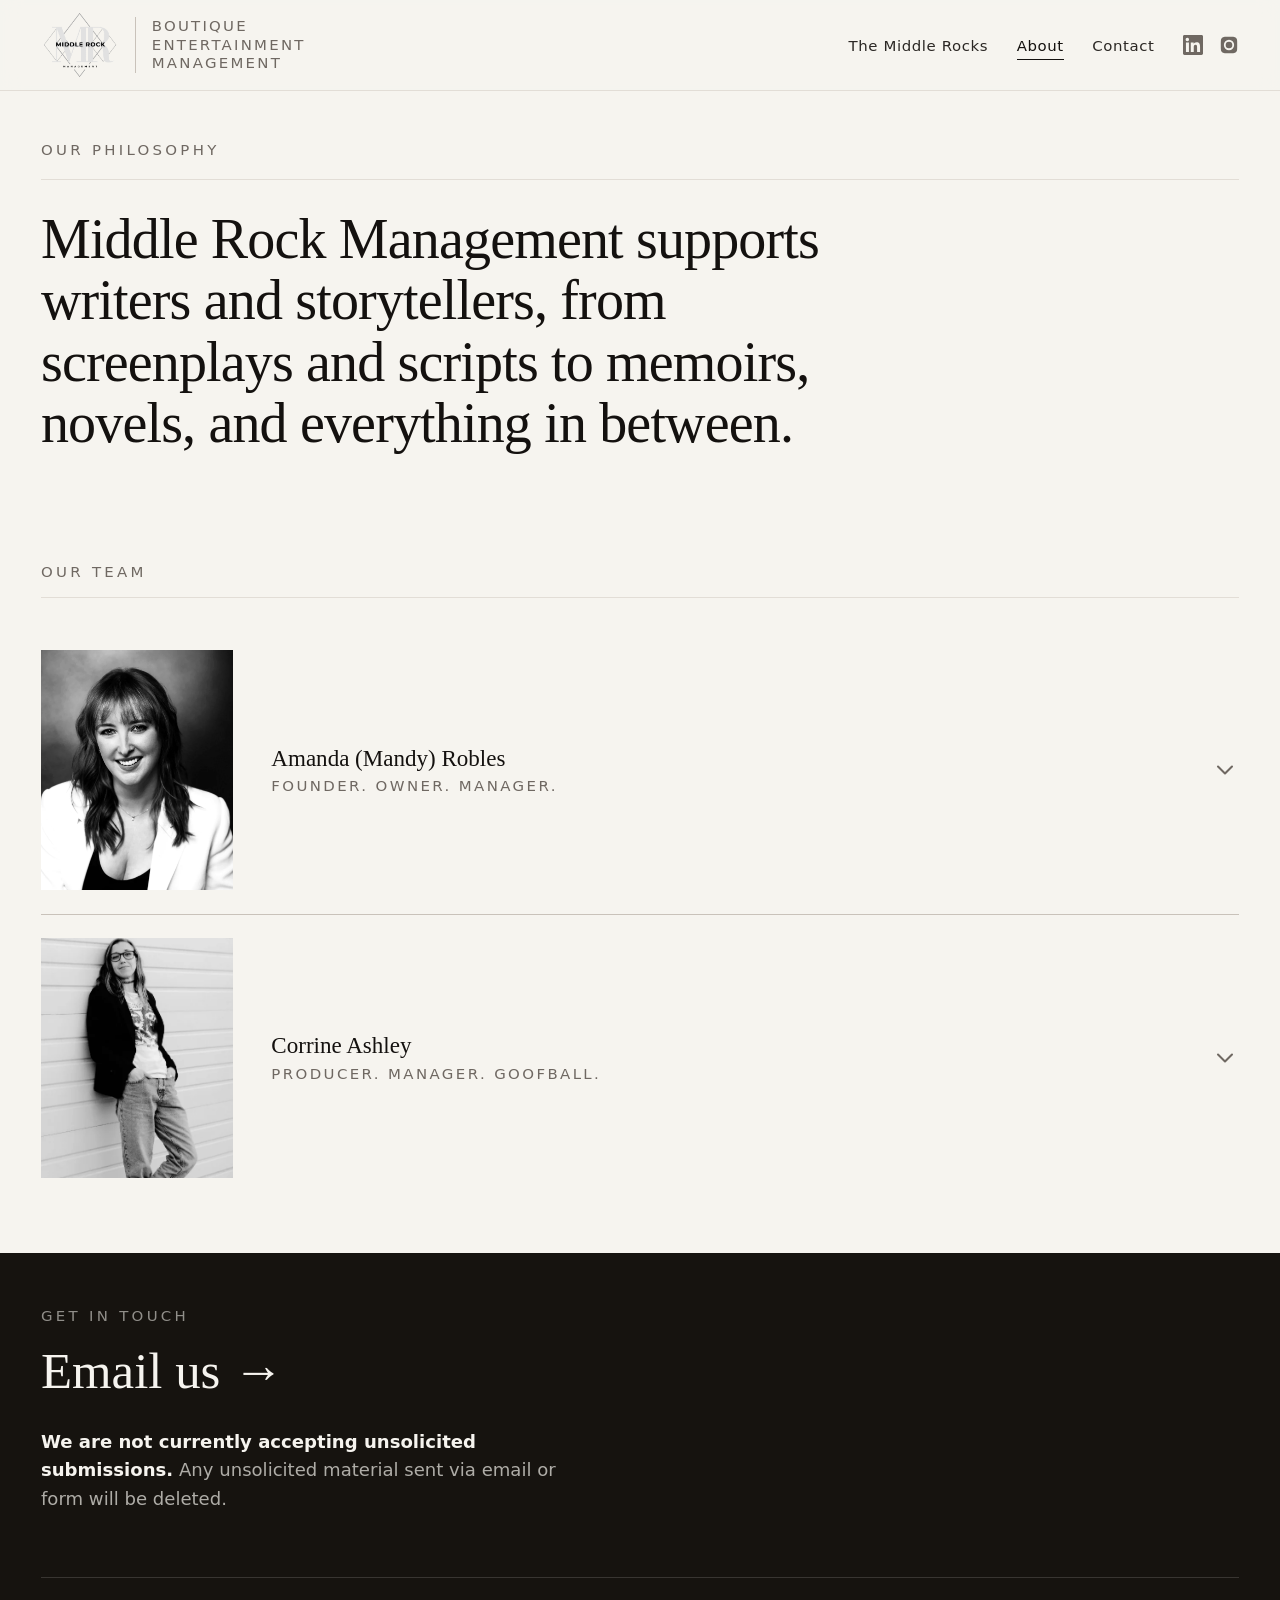
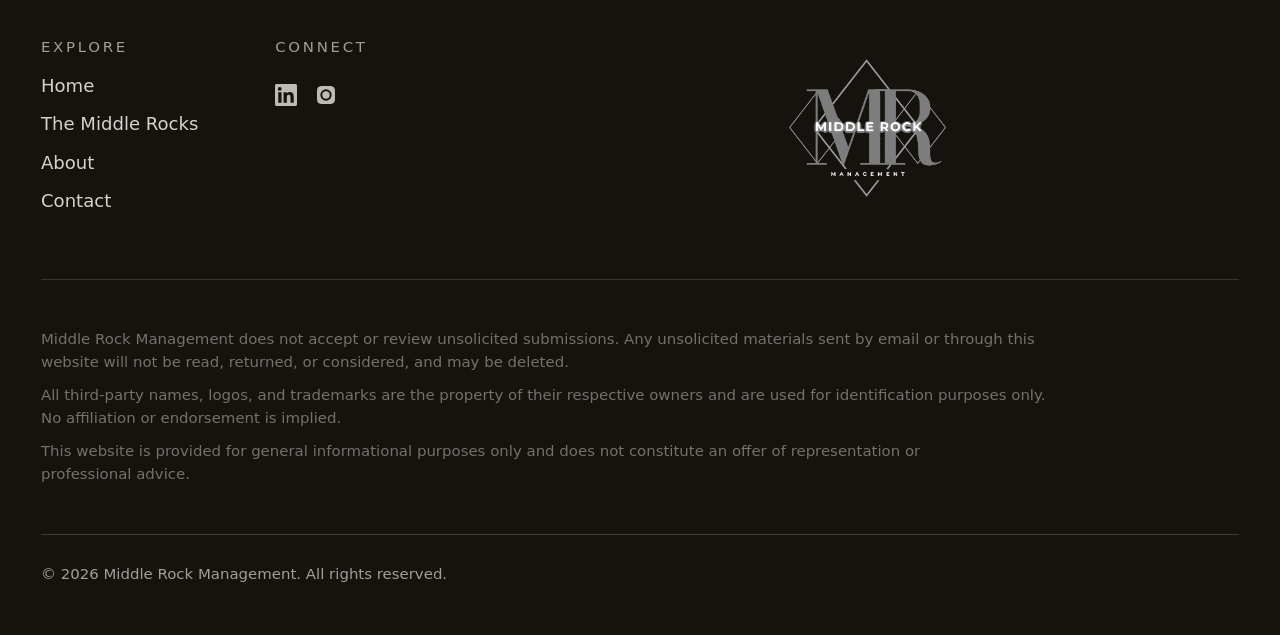
==== commit ad7ec7f4: "About: statement becomes the left-justified hero; drop Intentionally boutique and the dark band" ====
--- a/about/index.html
+++ b/about/index.html
@@ -61,16 +61,10 @@
 
     <section class="about-hero container container--wide" aria-labelledby="about-title">
       <p class="eyebrow section-label">Our philosophy</p>
-      <h1 class="about-hero__title" id="about-title">Intentionally boutique.</h1>
-    </section>
-
-    <section class="section--statement about-philosophy" aria-labelledby="ethos-title">
-      <div class="container container--wide">
-        <p class="about-philosophy__text" id="ethos-title" data-reveal>
-          Middle Rock Management supports writers and storytellers, from screenplays and
-          scripts to memoirs, novels, and everything in between.
-        </p>
-      </div>
+      <h1 class="about-hero__title" id="about-title">
+        Middle Rock Management supports writers and storytellers, from screenplays and
+        scripts to memoirs, novels, and everything in between.
+      </h1>
     </section>
 
     <section class="section container container--wide about-team" aria-labelledby="team-heading">
--- a/css/pages.css
+++ b/css/pages.css
@@ -71,33 +71,20 @@
    second screen doesn't echo the first. */
 .intro__label { margin-bottom: var(--space-m); }
 /* ========================= About page ===========================
-   Editorial masthead (title + deck), then a full-bleed dark manifesto
-   panel reusing the homepage "What we do" band, then the team. */
-/* Tightened vertical rhythm so the bands sit close together. */
+   A left-justified hero statement, then the team. */
 .about-hero { padding-block: clamp(1.75rem, 1rem + 2.5vw, 3.5rem) clamp(2rem, 1.25rem + 3vw, 4rem); }
 .about-hero__title {
   font-family: var(--font-display);
-  font-size: clamp(2.6rem, 10vw, 8rem);   /* spans the full width like a headline */
-  line-height: 0.95;
-  letter-spacing: -0.02em;
+  font-size: clamp(1.9rem, 4.5vw, 3.5rem);
+  line-height: 1.1;
+  letter-spacing: -0.015em;
   color: var(--ink);
   margin: 0;
-  text-align: center;
-}
-.about-philosophy { padding-block: clamp(2.25rem, 1.5rem + 2.5vw, 3.75rem); }
+  max-width: 34ch;   /* left-justified hero statement */
+}
 .about-team { padding-block: clamp(2rem, 1.25rem + 2.5vw, 3.75rem); }
 .about-hero .section-label,
 .about-team .section-label { margin-bottom: clamp(1rem, 0.6rem + 1.5vw, 2rem); }
-/* Philosophy panel: one simple centred line on the dark band. */
-.about-philosophy__text {
-  text-align: center;
-  font-family: var(--font-display);
-  font-size: clamp(1.3rem, 2.6vw, 2.1rem);
-  line-height: 1.4;
-  color: var(--ink-invert);
-  max-width: 46ch;
-  margin: 0 auto;
-}
 
 /* ------------------- Statement panel (home "What we do") --------
    A full-bleed dark editorial band: the deliberate contrast moment
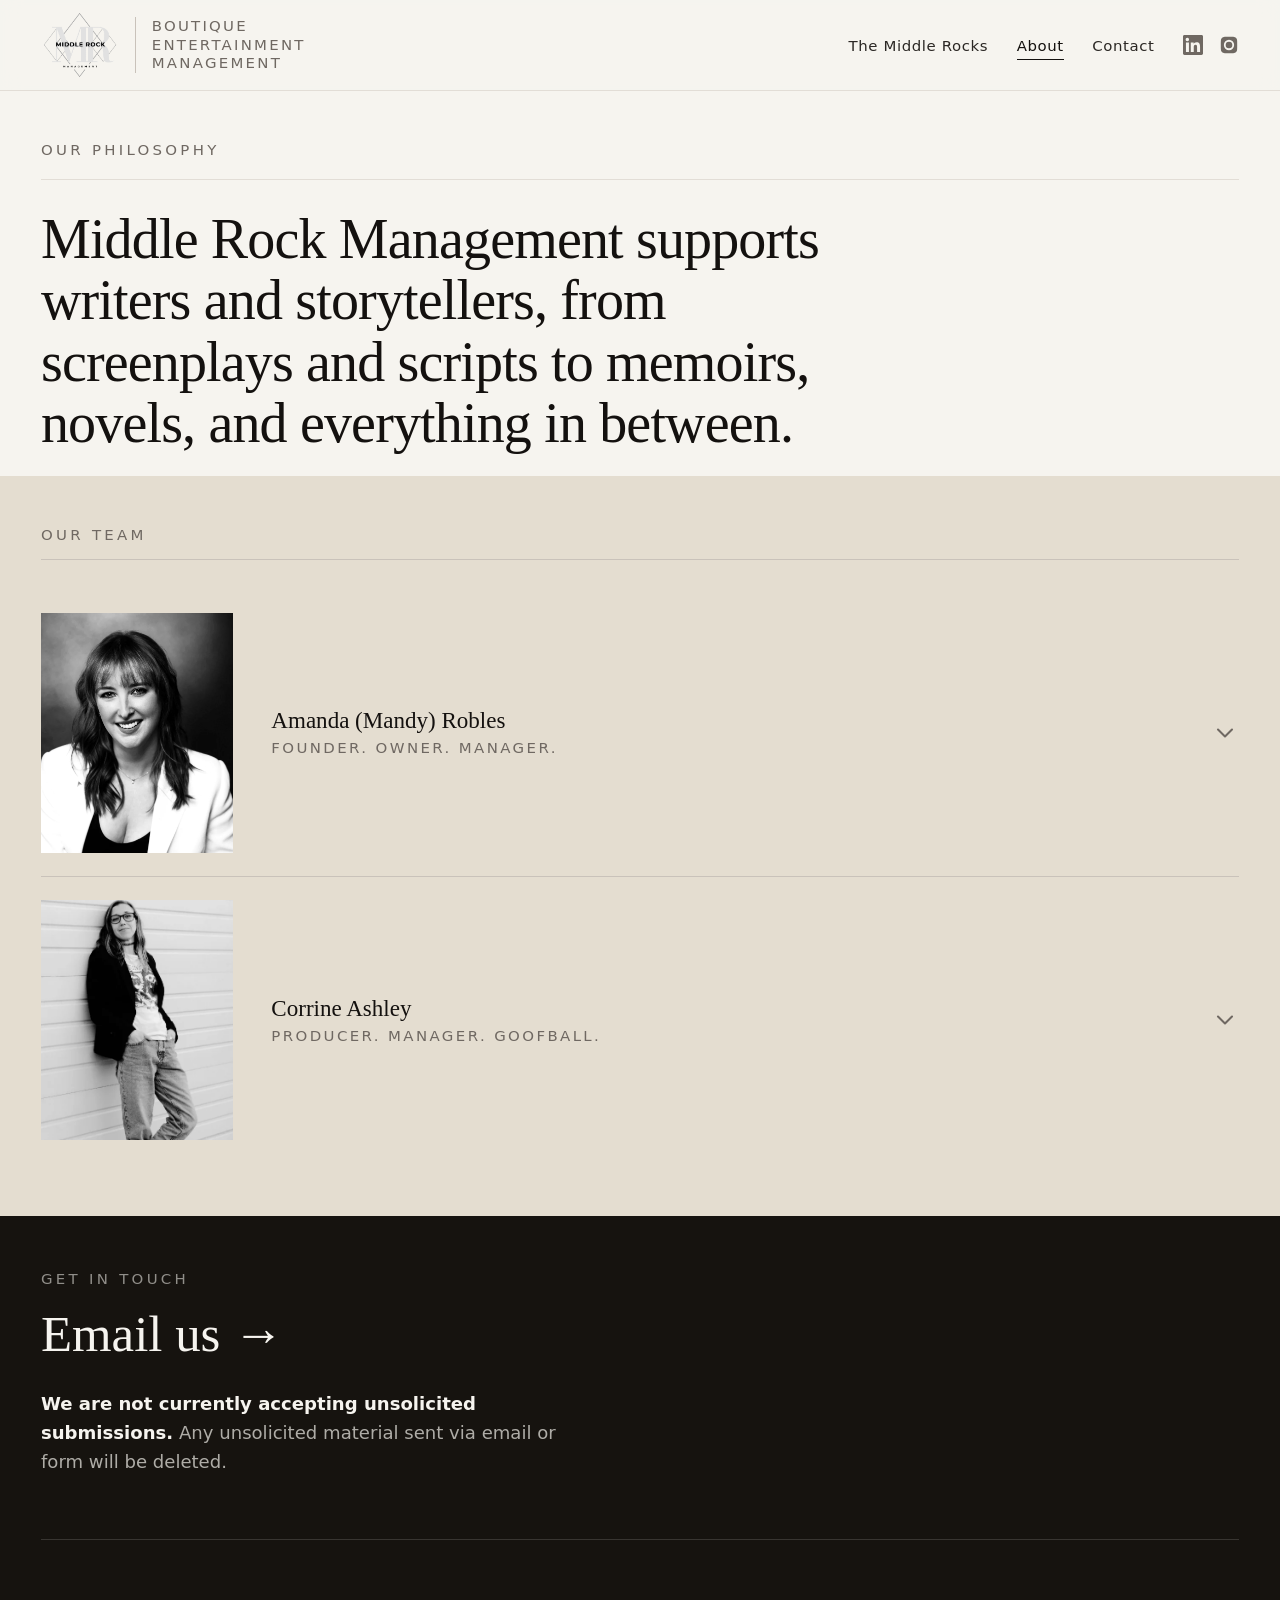
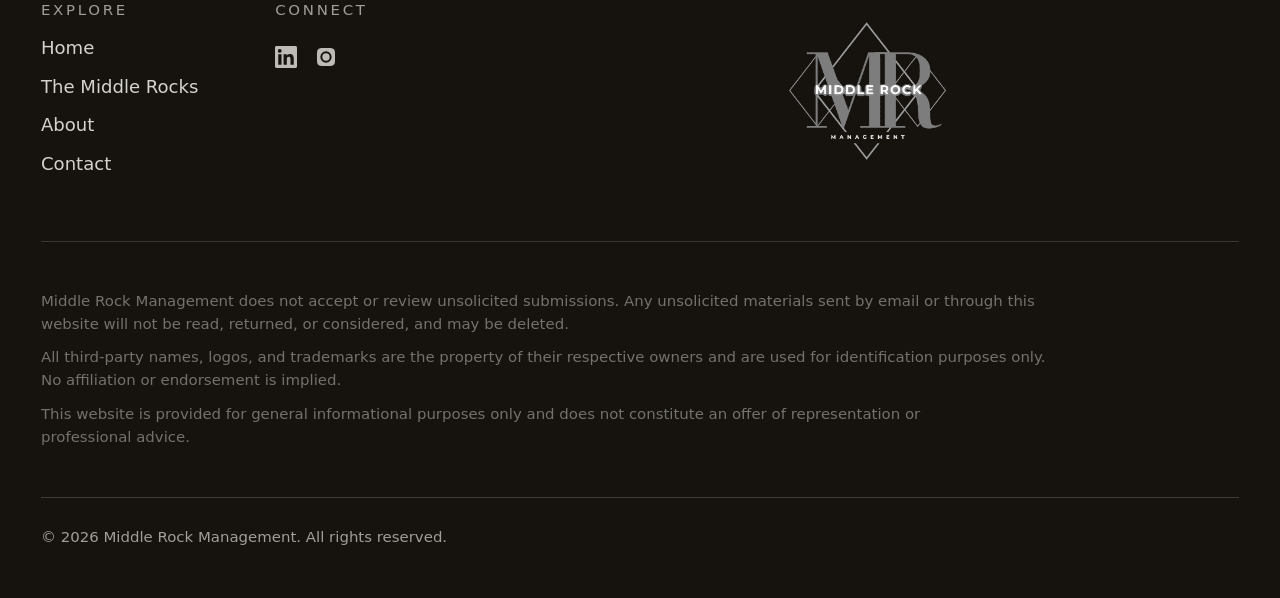
==== commit be4b7e60: "About: make Our team a full-width sand band and pull it up close under the hero statement" ====
--- a/about/index.html
+++ b/about/index.html
@@ -67,7 +67,8 @@
       </h1>
     </section>
 
-    <section class="section container container--wide about-team" aria-labelledby="team-heading">
+    <section class="section section--stone about-team" aria-labelledby="team-heading">
+      <div class="container container--wide">
       <h2 class="eyebrow section-label" id="team-heading">Our team</h2>
       <div class="team-grid">
         <!-- TEAM:START -->
@@ -117,6 +118,7 @@
           </div>
         </article>
         <!-- TEAM:END -->
+      </div>
       </div>
     </section>
 
--- a/css/base.css
+++ b/css/base.css
@@ -141,7 +141,7 @@
 .section--tight { padding-block: clamp(2.5rem, 1.5rem + 4vw, 4.5rem); }
 .section--tint { background: var(--paper-deep); }
 .section--stone { background: var(--panel-soft); }
-.section--stone .section-label { border-bottom: 0; }
+.section--stone .section-label { border-bottom-color: var(--rule-strong); }
 .section--dark {
   background: var(--panel-dark);
   color: var(--ink-invert);
--- a/css/pages.css
+++ b/css/pages.css
@@ -72,7 +72,7 @@
 .intro__label { margin-bottom: var(--space-m); }
 /* ========================= About page ===========================
    A left-justified hero statement, then the team. */
-.about-hero { padding-block: clamp(1.75rem, 1rem + 2.5vw, 3.5rem) clamp(2rem, 1.25rem + 3vw, 4rem); }
+.about-hero { padding-block: clamp(1.75rem, 1rem + 2.5vw, 3.5rem) clamp(0.75rem, 0.5rem + 1vw, 1.75rem); }
 .about-hero__title {
   font-family: var(--font-display);
   font-size: clamp(1.9rem, 4.5vw, 3.5rem);
@@ -82,7 +82,7 @@
   margin: 0;
   max-width: 34ch;   /* left-justified hero statement */
 }
-.about-team { padding-block: clamp(2rem, 1.25rem + 2.5vw, 3.75rem); }
+.about-team { padding-block: clamp(2rem, 1.25rem + 2.5vw, 3.5rem); }
 .about-hero .section-label,
 .about-team .section-label { margin-bottom: clamp(1rem, 0.6rem + 1.5vw, 2rem); }
 
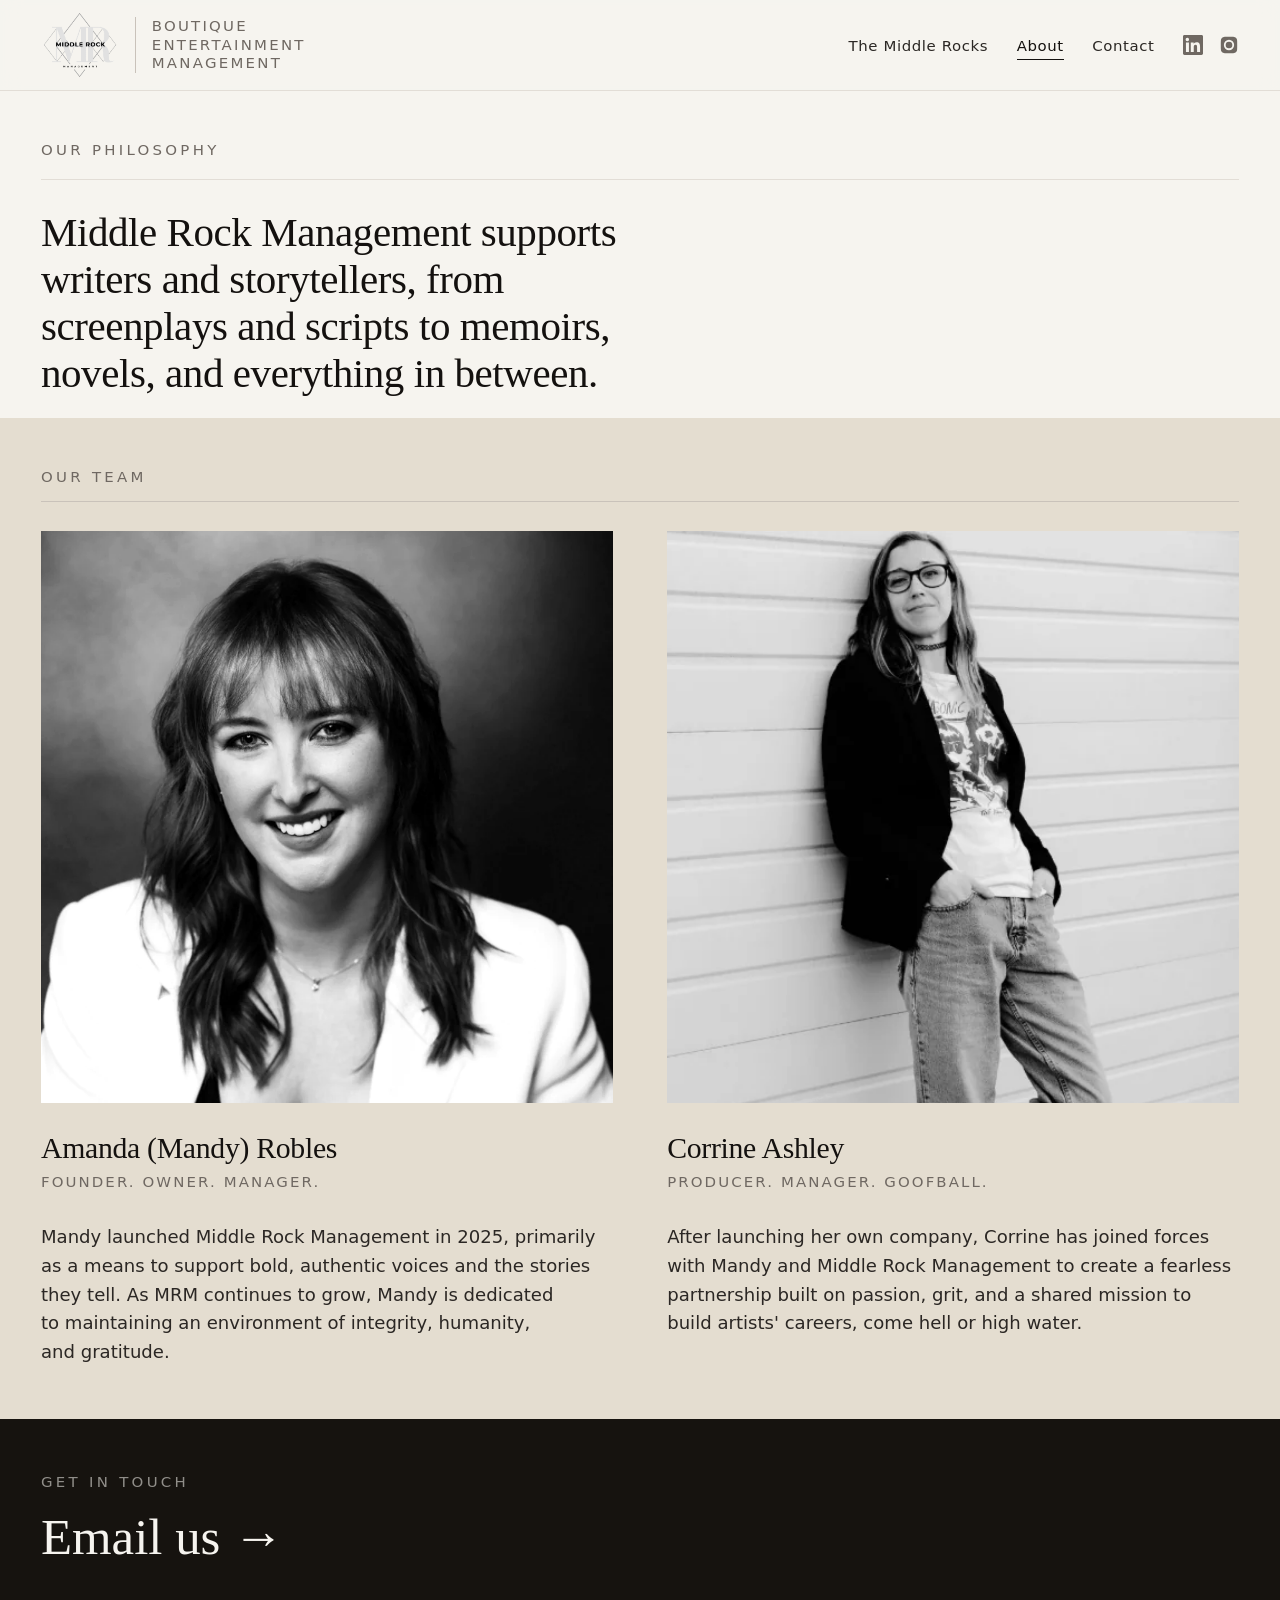
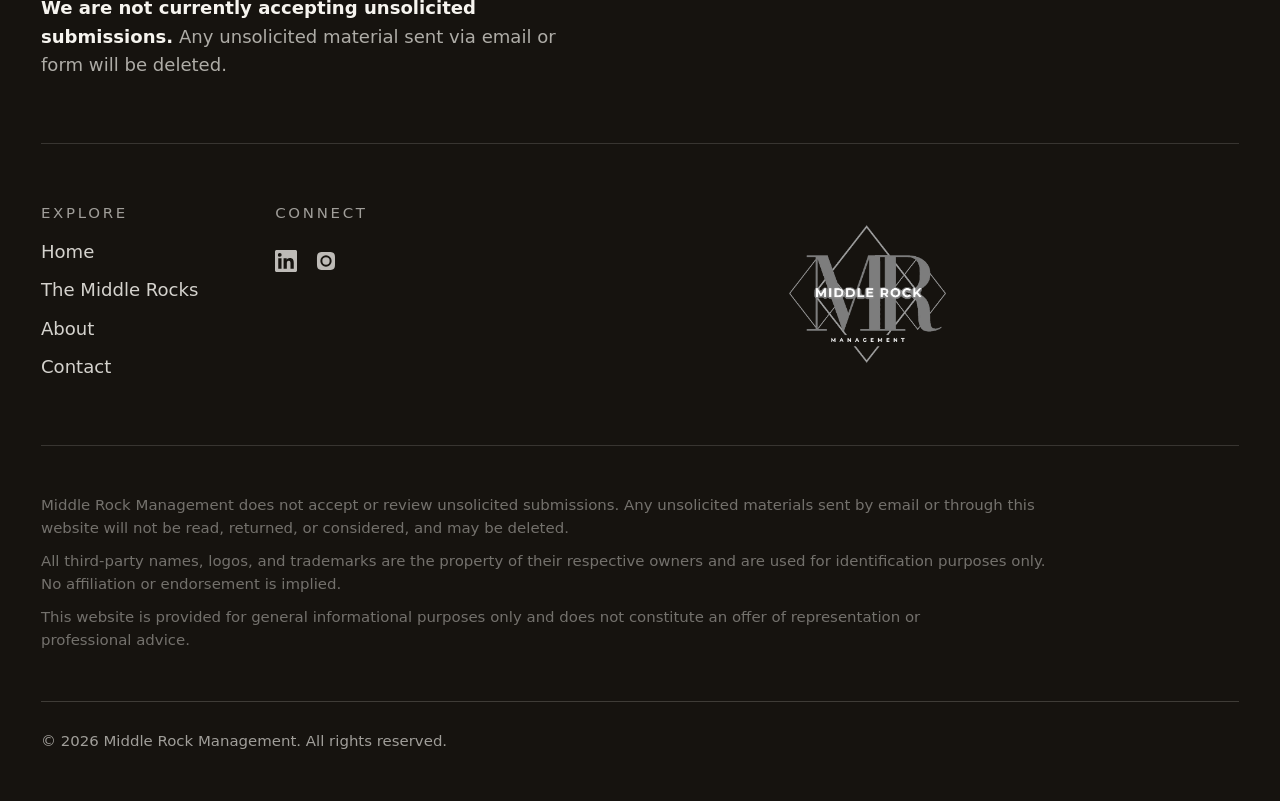
==== commit 6082145d: "About team: bios permanent (no accordion); simple square cards; nudge Corrine crop up top" ====
--- a/about/index.html
+++ b/about/index.html
@@ -72,50 +72,21 @@
       <h2 class="eyebrow section-label" id="team-heading">Our team</h2>
       <div class="team-grid">
         <!-- TEAM:START -->
-        <article class="team-member" id="amanda-robles" data-team-member>
-          <h3 class="team-member__head">
-            <button class="team-member__summary" type="button" aria-expanded="true" aria-controls="tm-amanda-robles">
-              <span class="team-member__thumb img-mono" aria-hidden="true"><img src="/assets/images/placeholders/amanda-robles.webp" alt="" width="140" height="176" loading="lazy" decoding="async"></span>
-              <span class="team-member__id">
-                <span class="team-member__name">Amanda (Mandy) Robles</span>
-                <span class="team-member__role">Founder. Owner. Manager.</span>
-              </span>
-              <span class="team-member__chev" aria-hidden="true"><svg viewBox="0 0 24 24" fill="none" stroke="currentColor" stroke-width="1.75" stroke-linecap="round" stroke-linejoin="round"><path d="M6 9l6 6 6-6"/></svg></span>
-            </button>
-          </h3>
-          <div class="team-member__detail" id="tm-amanda-robles">
-            <div class="team-member__media">
-              <div class="img-window ratio-3-4 img-mono">
-                <img src="/assets/images/placeholders/amanda-robles.webp" alt="Portrait of Amanda (Mandy) Robles" width="600" height="800" loading="lazy" decoding="async">
-              </div>
-              <p class="team-member__credit">Photography by LOTTA Photography</p>
-            </div>
-            <div class="team-member__copy">
-              <p class="team-member__bio">Mandy launched Middle Rock Management in 2025, primarily as a means to support bold, authentic voices and the stories they tell. As MRM continues to grow, Mandy is dedicated to maintaining an environment of integrity, humanity, and gratitude.</p>
-            </div>
+        <article class="team-member" id="amanda-robles">
+          <div class="team-member__thumb img-mono">
+            <img src="/assets/images/placeholders/amanda-robles.webp" alt="Portrait of Amanda (Mandy) Robles" width="600" height="800" loading="lazy" decoding="async">
           </div>
+          <h3 class="team-member__name">Amanda (Mandy) Robles</h3>
+          <p class="team-member__role">Founder. Owner. Manager.</p>
+          <p class="team-member__bio">Mandy launched Middle Rock Management in 2025, primarily as a means to support bold, authentic voices and the stories they tell. As MRM continues to grow, Mandy is dedicated to maintaining an environment of integrity, humanity, and gratitude.</p>
         </article>
-        <article class="team-member" id="corrine-ashley" data-team-member>
-          <h3 class="team-member__head">
-            <button class="team-member__summary" type="button" aria-expanded="true" aria-controls="tm-corrine-ashley">
-              <span class="team-member__thumb img-mono" aria-hidden="true"><img src="/assets/images/placeholders/corrine-ashley.webp" alt="" width="140" height="176" loading="lazy" decoding="async"></span>
-              <span class="team-member__id">
-                <span class="team-member__name">Corrine Ashley</span>
-                <span class="team-member__role">Producer. Manager. Goofball.</span>
-              </span>
-              <span class="team-member__chev" aria-hidden="true"><svg viewBox="0 0 24 24" fill="none" stroke="currentColor" stroke-width="1.75" stroke-linecap="round" stroke-linejoin="round"><path d="M6 9l6 6 6-6"/></svg></span>
-            </button>
-          </h3>
-          <div class="team-member__detail" id="tm-corrine-ashley">
-            <div class="team-member__media">
-              <div class="img-window ratio-3-4 img-mono">
-                <img src="/assets/images/placeholders/corrine-ashley.webp" alt="Portrait of Corrine Ashley" width="600" height="800" loading="lazy" decoding="async">
-              </div>
-            </div>
-            <div class="team-member__copy">
-              <p class="team-member__bio">After launching her own company, Corrine has joined forces with Mandy and Middle Rock Management to create a fearless partnership built on passion, grit, and a shared mission to build artists' careers, come hell or high water.</p>
-            </div>
+        <article class="team-member" id="corrine-ashley">
+          <div class="team-member__thumb img-mono">
+            <img src="/assets/images/placeholders/corrine-ashley.webp" alt="Portrait of Corrine Ashley" width="600" height="800" loading="lazy" decoding="async">
           </div>
+          <h3 class="team-member__name">Corrine Ashley</h3>
+          <p class="team-member__role">Producer. Manager. Goofball.</p>
+          <p class="team-member__bio">After launching her own company, Corrine has joined forces with Mandy and Middle Rock Management to create a fearless partnership built on passion, grit, and a shared mission to build artists' careers, come hell or high water.</p>
         </article>
         <!-- TEAM:END -->
       </div>
--- a/css/components.css
+++ b/css/components.css
@@ -433,66 +433,33 @@
 .roster-filter__select:focus-visible { outline: var(--focus); outline-offset: 2px; }
 
 /* --------------------------- Team ------------------------------
-   An accordion at every width: a portrait thumbnail + name/role summary
-   that taps open to reveal the full portrait + bio. Thumbnails scale up on
-   desktop. Enhanced by main.js; without JS every member stays expanded. */
-.team-grid { display: grid; gap: 0; }
-
-.team-member { border-top: 1px solid var(--rule-strong); }
-.team-member:first-child { border-top: 0; }
-.team-member__head { margin: 0; }
-.team-member__summary {
-  display: flex; align-items: center; gap: clamp(var(--space-m), 3vw, var(--space-l));
-  width: 100%; padding: clamp(0.85rem, 0.5rem + 1.2vw, 1.5rem) 0;
-  background: none; border: 0; color: inherit;
-  font: inherit; text-align: left; cursor: pointer;
-}
-.team-member__thumb {
-  flex: 0 0 auto;
-  width: clamp(96px, 15vw, 210px); aspect-ratio: 4 / 5;
-  overflow: hidden; background: var(--paper-deep);
-}
-.team-member__thumb img { width: 100%; height: 100%; object-fit: cover; display: block; }
-.team-member__id { flex: 1 1 auto; min-width: 0; }
-.team-member__name {
-  display: block;
-  font-family: var(--font-display); font-size: clamp(var(--step-1), 1.5vw, var(--step-2));
-  line-height: 1.1; color: var(--ink);
-}
-.team-member__role {
-  display: block; margin-top: 0.5rem;
-  font-family: var(--font-sans); font-size: var(--step--1);
-  letter-spacing: 0.16em; text-transform: uppercase; color: var(--ink-muted);
-}
-.team-member__chev {
-  flex: 0 0 auto; display: inline-flex; color: var(--ink-muted);
-  transition: transform var(--dur-fast) var(--ease);
-}
-.team-member__chev svg { width: clamp(22px, 2.4vw, 28px); height: clamp(22px, 2.4vw, 28px); }
-.team-member.is-open .team-member__chev { transform: rotate(180deg); }
-
-.team-member__media { position: relative; }
-.team-member__media .img-window { max-width: 22rem; }
-.team-member__credit {
-  font-size: 0.72rem; letter-spacing: 0.14em; text-transform: uppercase;
-  color: var(--ink-faint); margin-top: 0.5rem;
-}
-.team-member__bio { margin-top: var(--space-m); max-width: 60ch; color: var(--ink-soft); }
-
-/* Collapse when JS is active (all widths); without JS everything shows.
-   Once open, the full portrait takes over from the thumbnail. */
-html.js .team-member__detail { display: none; }
-html.js .team-member.is-open .team-member__detail { display: block; margin-top: var(--space-m); padding-bottom: var(--space-l); }
-html.js .team-member.is-open .team-member__thumb { display: none; }
-
-/* Expanded view on wider screens: full portrait beside the bio. */
-@media (min-width: 700px) {
-  html.js .team-member.is-open .team-member__detail {
-    display: grid;
-    grid-template-columns: minmax(0, 22rem) 1fr;
-    column-gap: clamp(2rem, 4vw, 4rem);
+   Two square portraits side by side; name, role, and bio permanently
+   shown beneath each. */
+.team-grid { display: grid; gap: clamp(2rem, 1rem + 3vw, 3.5rem); }
+@media (min-width: 600px) {
+  .team-grid {
+    grid-template-columns: 1fr 1fr;
+    gap: clamp(1.75rem, 1rem + 3vw, 4rem);
     align-items: start;
   }
-  .team-member.is-open .team-member__media .img-window { max-width: none; }
-  .team-member.is-open .team-member__bio { margin-top: 0; }
-}
+}
+.team-member__thumb {
+  width: 100%; aspect-ratio: 1 / 1;   /* square */
+  overflow: hidden; background: var(--paper-deep);
+  margin-bottom: var(--space-m);
+}
+.team-member__thumb img {
+  width: 100%; height: 100%; object-fit: cover; display: block;
+  object-position: center 20%;   /* keep faces in frame */
+}
+#corrine-ashley .team-member__thumb img { object-position: center top; }
+.team-member__name {
+  font-family: var(--font-display); font-size: var(--step-2);
+  line-height: 1.12; color: var(--ink);
+}
+.team-member__role {
+  margin-top: 0.4rem;
+  font-family: var(--font-sans); font-size: var(--step--1);
+  letter-spacing: 0.14em; text-transform: uppercase; color: var(--ink-muted);
+}
+.team-member__bio { margin-top: var(--space-m); max-width: 60ch; color: var(--ink-soft); }
--- a/css/pages.css
+++ b/css/pages.css
@@ -75,12 +75,12 @@
 .about-hero { padding-block: clamp(1.75rem, 1rem + 2.5vw, 3.5rem) clamp(0.75rem, 0.5rem + 1vw, 1.75rem); }
 .about-hero__title {
   font-family: var(--font-display);
-  font-size: clamp(1.9rem, 4.5vw, 3.5rem);
-  line-height: 1.1;
-  letter-spacing: -0.015em;
+  font-size: clamp(1.5rem, 3.2vw, 2.6rem);
+  line-height: 1.15;
+  letter-spacing: -0.01em;
   color: var(--ink);
   margin: 0;
-  max-width: 34ch;   /* left-justified hero statement */
+  max-width: 36ch;   /* left-justified hero statement */
 }
 .about-team { padding-block: clamp(2rem, 1.25rem + 2.5vw, 3.5rem); }
 .about-hero .section-label,
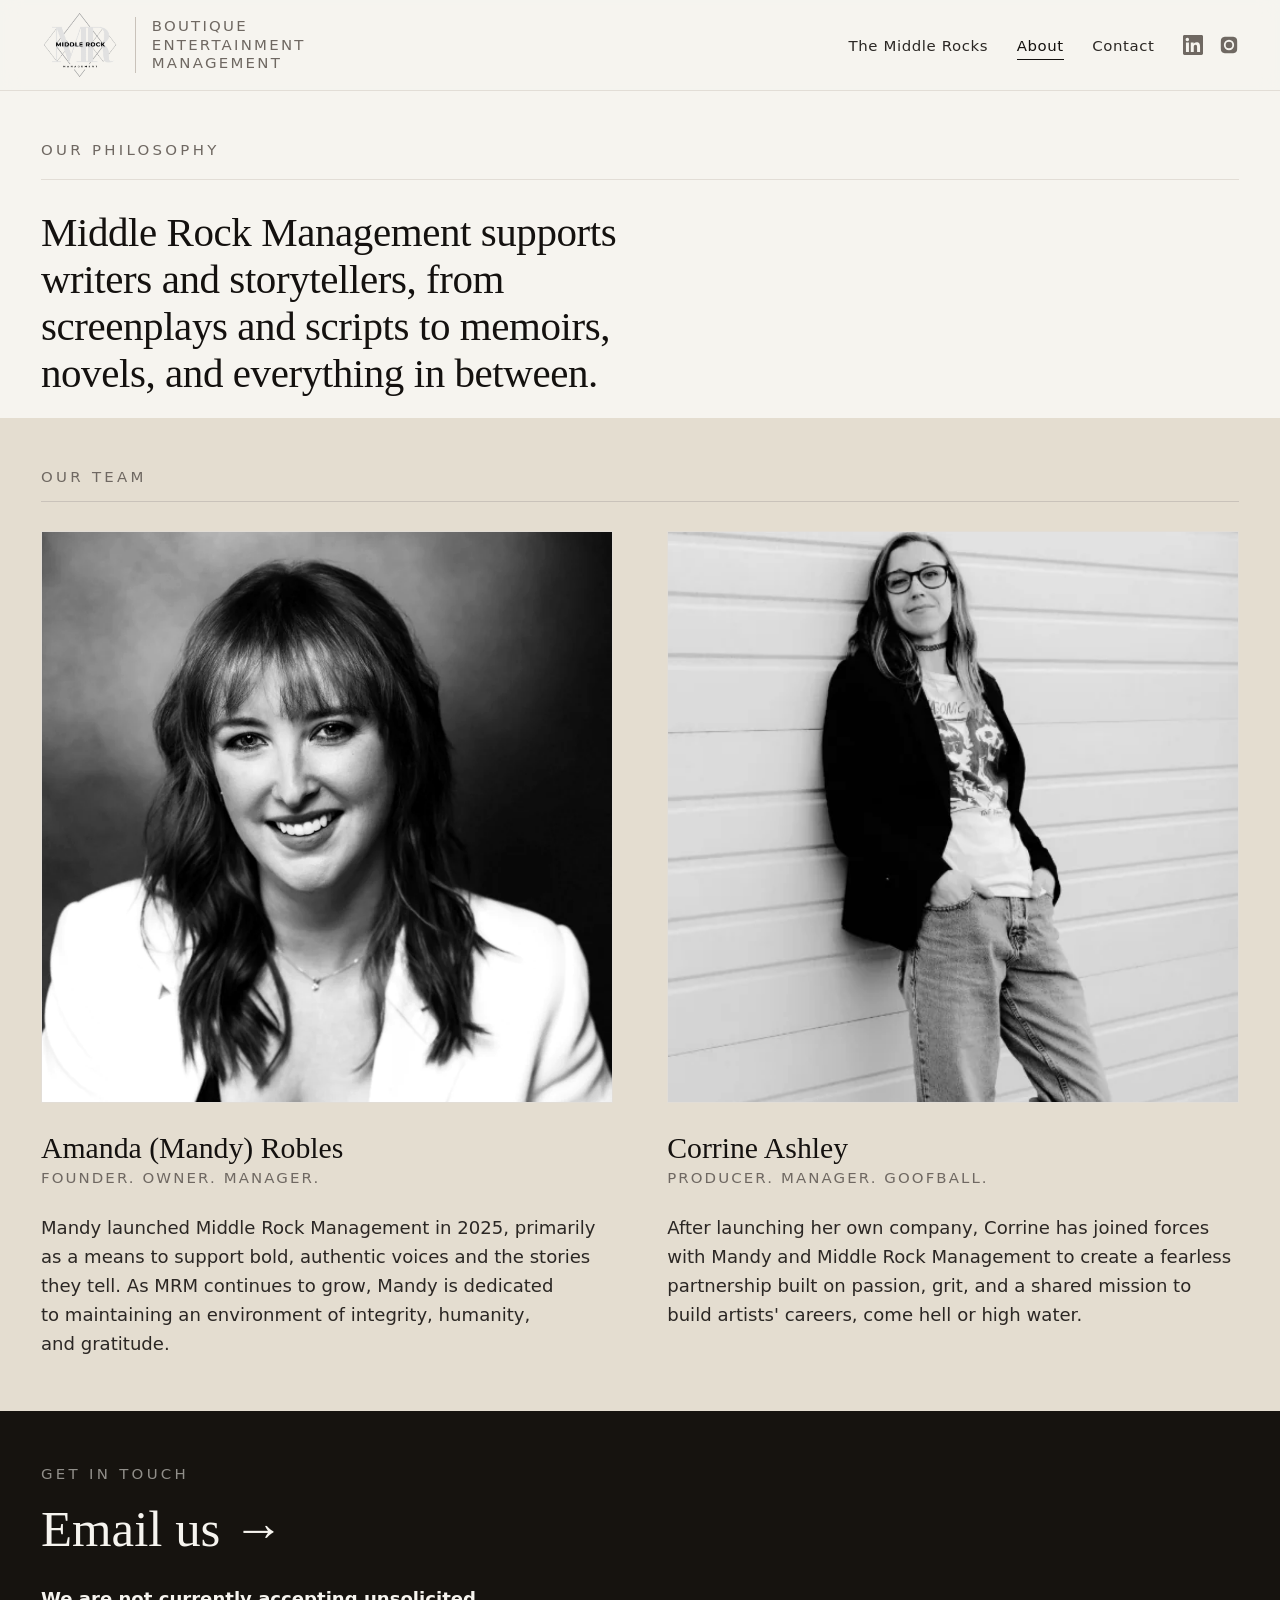
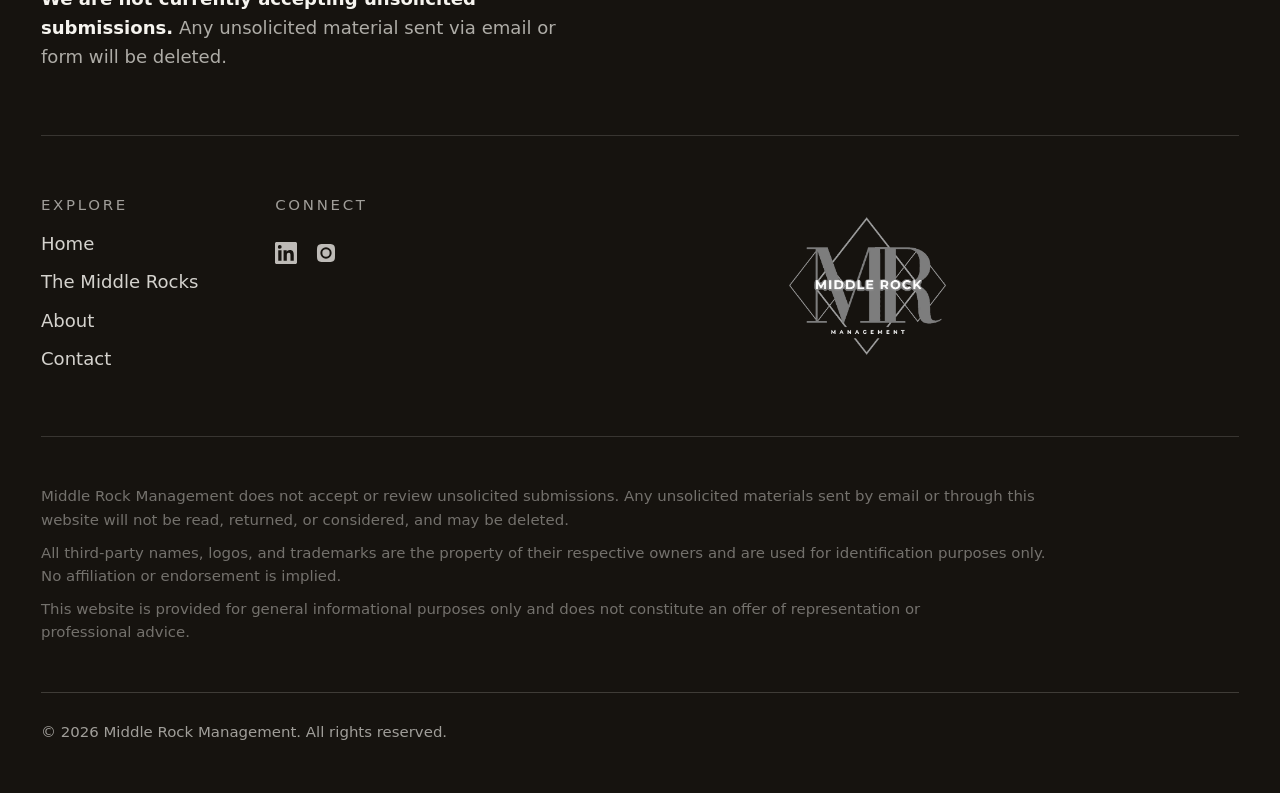
==== commit 2edacd35: "About team: accordion on mobile (<600px), two square cards on desktop unchanged" ====
--- a/about/index.html
+++ b/about/index.html
@@ -72,21 +72,49 @@
       <h2 class="eyebrow section-label" id="team-heading">Our team</h2>
       <div class="team-grid">
         <!-- TEAM:START -->
-        <article class="team-member" id="amanda-robles">
-          <div class="team-member__thumb img-mono">
-            <img src="/assets/images/placeholders/amanda-robles.webp" alt="Portrait of Amanda (Mandy) Robles" width="600" height="800" loading="lazy" decoding="async">
+        <article class="team-member" id="amanda-robles" data-team-member>
+          <h3 class="team-member__head">
+            <button class="team-member__summary" type="button" aria-expanded="true" aria-controls="tm-amanda-robles">
+              <span class="team-member__thumb img-mono" aria-hidden="true"><img src="/assets/images/placeholders/amanda-robles.webp" alt="" width="220" height="275" loading="lazy" decoding="async"></span>
+              <span class="team-member__id">
+                <span class="team-member__name">Amanda (Mandy) Robles</span>
+                <span class="team-member__role">Founder. Owner. Manager.</span>
+              </span>
+              <span class="team-member__chev" aria-hidden="true"><svg viewBox="0 0 24 24" fill="none" stroke="currentColor" stroke-width="1.75" stroke-linecap="round" stroke-linejoin="round"><path d="M6 9l6 6 6-6"/></svg></span>
+            </button>
+          </h3>
+          <div class="team-member__detail" id="tm-amanda-robles">
+            <div class="team-member__media">
+              <div class="img-window img-mono">
+                <img src="/assets/images/placeholders/amanda-robles.webp" alt="Portrait of Amanda (Mandy) Robles" width="600" height="800" loading="lazy" decoding="async">
+              </div>
+            </div>
+            <div class="team-member__copy">
+              <p class="team-member__bio">Mandy launched Middle Rock Management in 2025, primarily as a means to support bold, authentic voices and the stories they tell. As MRM continues to grow, Mandy is dedicated to maintaining an environment of integrity, humanity, and gratitude.</p>
+            </div>
           </div>
-          <h3 class="team-member__name">Amanda (Mandy) Robles</h3>
-          <p class="team-member__role">Founder. Owner. Manager.</p>
-          <p class="team-member__bio">Mandy launched Middle Rock Management in 2025, primarily as a means to support bold, authentic voices and the stories they tell. As MRM continues to grow, Mandy is dedicated to maintaining an environment of integrity, humanity, and gratitude.</p>
         </article>
-        <article class="team-member" id="corrine-ashley">
-          <div class="team-member__thumb img-mono">
-            <img src="/assets/images/placeholders/corrine-ashley.webp" alt="Portrait of Corrine Ashley" width="600" height="800" loading="lazy" decoding="async">
+        <article class="team-member" id="corrine-ashley" data-team-member>
+          <h3 class="team-member__head">
+            <button class="team-member__summary" type="button" aria-expanded="true" aria-controls="tm-corrine-ashley">
+              <span class="team-member__thumb img-mono" aria-hidden="true"><img src="/assets/images/placeholders/corrine-ashley.webp" alt="" width="220" height="275" loading="lazy" decoding="async"></span>
+              <span class="team-member__id">
+                <span class="team-member__name">Corrine Ashley</span>
+                <span class="team-member__role">Producer. Manager. Goofball.</span>
+              </span>
+              <span class="team-member__chev" aria-hidden="true"><svg viewBox="0 0 24 24" fill="none" stroke="currentColor" stroke-width="1.75" stroke-linecap="round" stroke-linejoin="round"><path d="M6 9l6 6 6-6"/></svg></span>
+            </button>
+          </h3>
+          <div class="team-member__detail" id="tm-corrine-ashley">
+            <div class="team-member__media">
+              <div class="img-window img-mono">
+                <img src="/assets/images/placeholders/corrine-ashley.webp" alt="Portrait of Corrine Ashley" width="600" height="800" loading="lazy" decoding="async">
+              </div>
+            </div>
+            <div class="team-member__copy">
+              <p class="team-member__bio">After launching her own company, Corrine has joined forces with Mandy and Middle Rock Management to create a fearless partnership built on passion, grit, and a shared mission to build artists' careers, come hell or high water.</p>
+            </div>
           </div>
-          <h3 class="team-member__name">Corrine Ashley</h3>
-          <p class="team-member__role">Producer. Manager. Goofball.</p>
-          <p class="team-member__bio">After launching her own company, Corrine has joined forces with Mandy and Middle Rock Management to create a fearless partnership built on passion, grit, and a shared mission to build artists' careers, come hell or high water.</p>
         </article>
         <!-- TEAM:END -->
       </div>
--- a/css/components.css
+++ b/css/components.css
@@ -433,33 +433,79 @@
 .roster-filter__select:focus-visible { outline: var(--focus); outline-offset: 2px; }
 
 /* --------------------------- Team ------------------------------
-   Two square portraits side by side; name, role, and bio permanently
-   shown beneath each. */
-.team-grid { display: grid; gap: clamp(2rem, 1rem + 3vw, 3.5rem); }
+   DESKTOP (>=600px): two square photo cards side by side - photo, name,
+   role, and bio all shown. MOBILE (<600px): an accordion - thumbnail +
+   name/role that taps open to reveal the photo + bio. main.js drives it;
+   without JS everything shows. */
+.team-grid { display: grid; gap: 0; }
+
+.team-member { border-top: 1px solid var(--rule-strong); }
+.team-member:first-child { border-top: 0; }
+.team-member__head { margin: 0; }
+.team-member__summary {
+  display: flex; align-items: center; gap: var(--space-m);
+  width: 100%; padding: var(--space-s) 0;
+  background: none; border: 0; color: inherit; font: inherit;
+  text-align: left; cursor: pointer;
+}
+.team-member__thumb {
+  flex: 0 0 auto; width: clamp(84px, 20vw, 110px); aspect-ratio: 4 / 5;
+  overflow: hidden; background: var(--paper-deep);
+}
+.team-member__thumb img { width: 100%; height: 100%; object-fit: cover; object-position: center 20%; display: block; }
+.team-member__id { flex: 1 1 auto; min-width: 0; }
+.team-member__name {
+  display: block;
+  font-family: var(--font-display); font-size: var(--step-2);
+  line-height: 1.12; color: var(--ink);
+}
+.team-member__role {
+  display: block; margin-top: 0.4rem;
+  font-family: var(--font-sans); font-size: var(--step--1);
+  letter-spacing: 0.14em; text-transform: uppercase; color: var(--ink-muted);
+}
+.team-member__chev {
+  flex: 0 0 auto; display: inline-flex; color: var(--ink-muted);
+  transition: transform var(--dur-fast) var(--ease);
+}
+.team-member__chev svg { width: 24px; height: 24px; }
+.team-member.is-open .team-member__chev { transform: rotate(180deg); }
+
+.team-member__media .img-window { aspect-ratio: 4 / 5; }
+.team-member__media .img-window img { object-position: center 20%; }
+.team-member__bio { margin-top: var(--space-m); max-width: 60ch; color: var(--ink-soft); }
+#corrine-ashley .team-member__thumb img,
+#corrine-ashley .team-member__media .img-window img { object-position: center top; }
+
+/* Mobile: accordion. Collapse the detail when JS is active; thumbnail hides on open. */
+@media (max-width: 599px) {
+  html.js .team-member__detail { display: none; }
+  html.js .team-member.is-open .team-member__detail { display: block; margin-top: var(--space-m); }
+  html.js .team-member.is-open .team-member__thumb { display: none; }
+  .team-member__media .img-window { max-width: 320px; }
+}
+
+/* Desktop: two square cards side by side, everything shown (no accordion). */
 @media (min-width: 600px) {
   .team-grid {
     grid-template-columns: 1fr 1fr;
     gap: clamp(1.75rem, 1rem + 3vw, 4rem);
     align-items: start;
   }
-}
-.team-member__thumb {
-  width: 100%; aspect-ratio: 1 / 1;   /* square */
-  overflow: hidden; background: var(--paper-deep);
-  margin-bottom: var(--space-m);
-}
-.team-member__thumb img {
-  width: 100%; height: 100%; object-fit: cover; display: block;
-  object-position: center 20%;   /* keep faces in frame */
-}
-#corrine-ashley .team-member__thumb img { object-position: center top; }
-.team-member__name {
-  font-family: var(--font-display); font-size: var(--step-2);
-  line-height: 1.12; color: var(--ink);
-}
-.team-member__role {
-  margin-top: 0.4rem;
-  font-family: var(--font-sans); font-size: var(--step--1);
-  letter-spacing: 0.14em; text-transform: uppercase; color: var(--ink-muted);
-}
-.team-member__bio { margin-top: var(--space-m); max-width: 60ch; color: var(--ink-soft); }
+  .team-member {
+    border-top: 0;
+    display: grid;
+    grid-template-columns: 1fr;
+    grid-template-areas: "media" "id" "copy";
+    row-gap: var(--space-m);
+  }
+  .team-member__head,
+  .team-member__detail { display: contents; }
+  .team-member__summary { grid-area: id; padding: 0; gap: 0; cursor: default; display: block; }
+  .team-member__thumb,
+  .team-member__chev { display: none; }
+  .team-member__media { grid-area: media; }
+  .team-member__media .img-window { aspect-ratio: 1 / 1; }   /* square on desktop */
+  .team-member__copy { grid-area: copy; }
+  .team-member__bio { margin-top: 0; }
+}
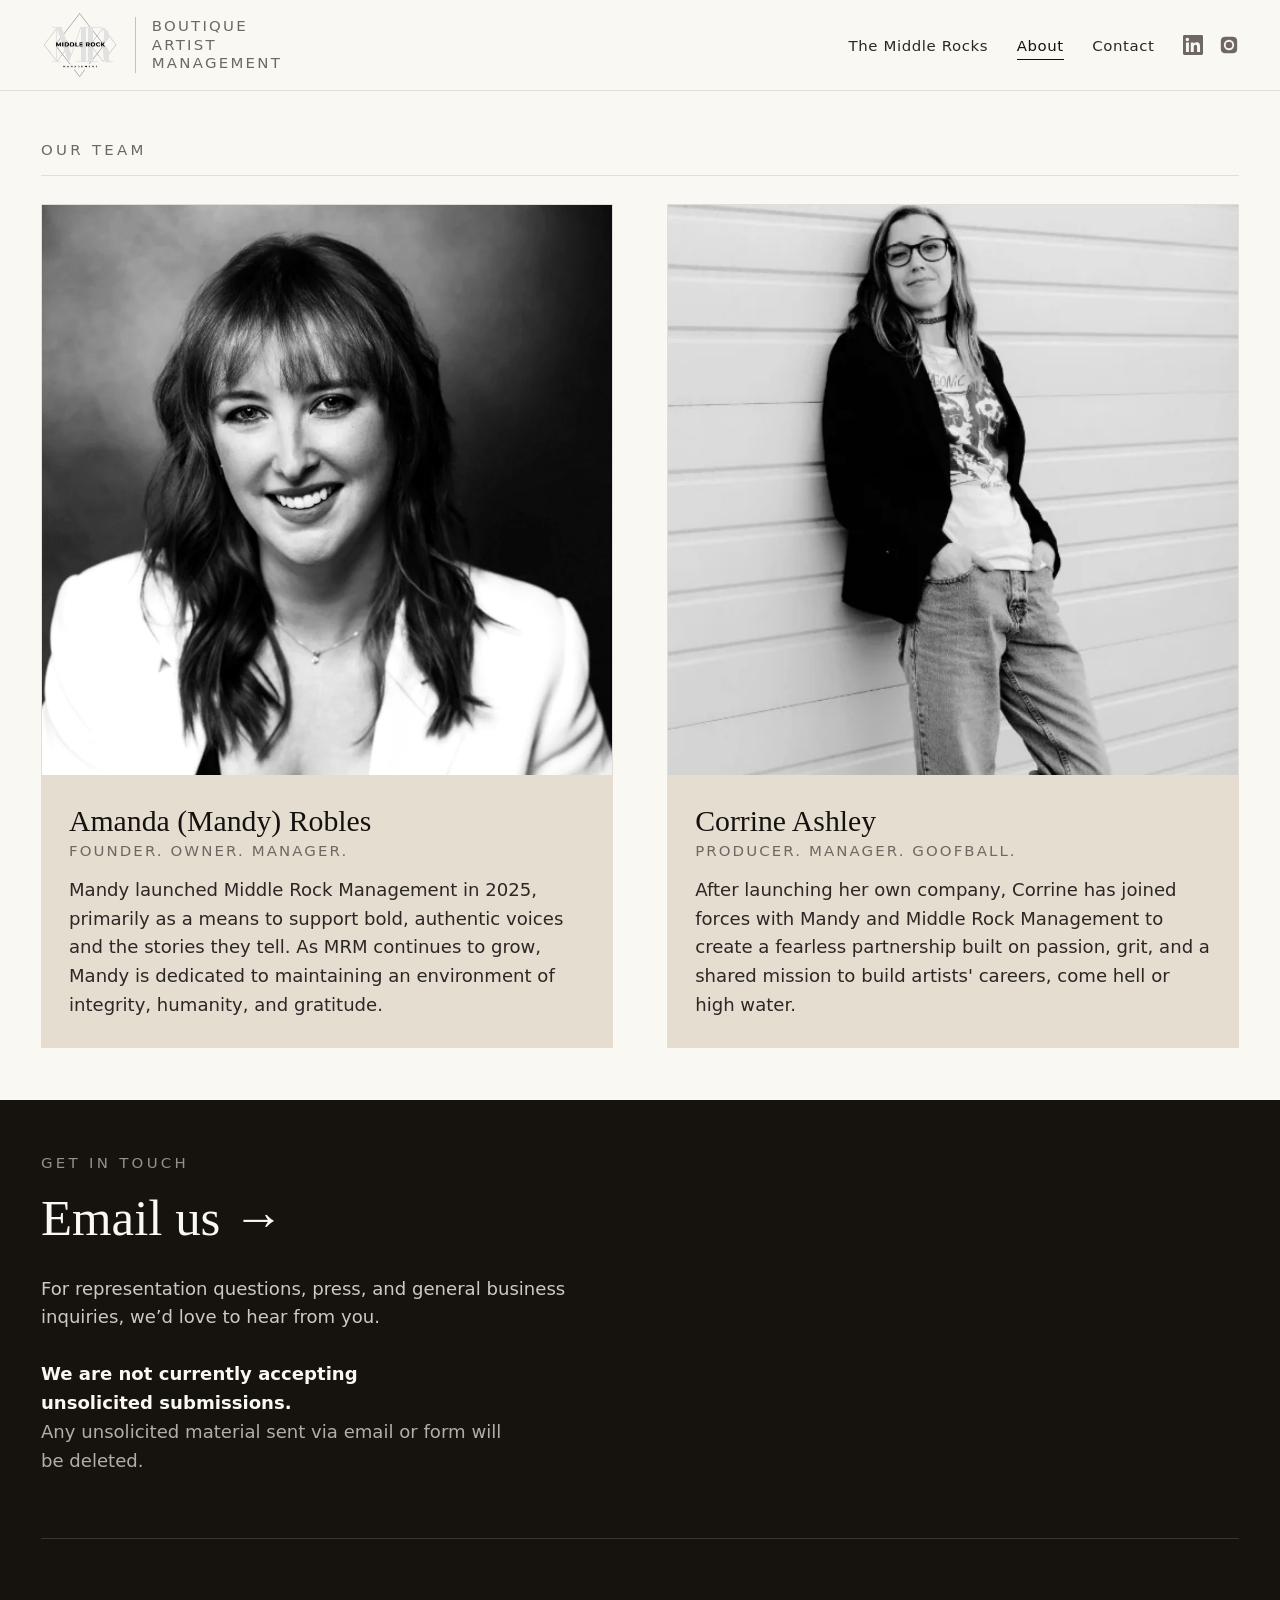
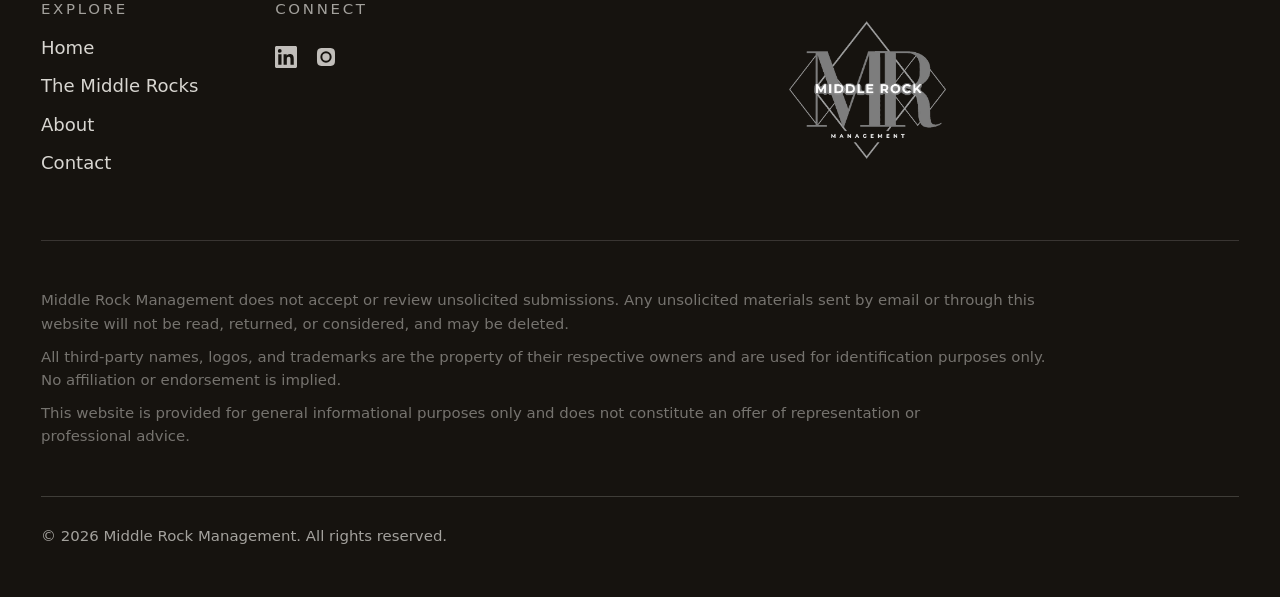
==== commit fe145e15: "Round 1 edits from Mandy's team: lighter background, Boutique Artist Management header, home/about/c" ====
--- a/about/index.html
+++ b/about/index.html
@@ -13,16 +13,64 @@
   <meta property="og:description" content="An intentionally boutique, relationship-driven entertainment management company. Meet Amanda (Mandy) Robles and Corrine Ashley.">
   <meta property="og:url" content="https://www.middlerockmanagement.com/about/">
   <meta property="og:image" content="https://www.middlerockmanagement.com/assets/brand/social-share.jpg">
+  <meta property="og:image:alt" content="Middle Rock Management logo">
+  <meta property="og:locale" content="en_US">
   <meta name="twitter:card" content="summary_large_image">
   <meta name="twitter:title" content="About · Middle Rock Management">
   <meta name="twitter:description" content="An intentionally boutique, relationship-driven entertainment management company.">
   <meta name="twitter:image" content="https://www.middlerockmanagement.com/assets/brand/social-share.jpg">
-
-  <meta name="theme-color" content="#f6f4ef">
+  <meta name="twitter:image:alt" content="Middle Rock Management logo">
+
+  <meta name="theme-color" content="#faf8f3">
   <link rel="icon" href="/assets/brand/favicon.svg" type="image/svg+xml">
   <link rel="icon" href="/favicon.ico" sizes="any">
   <link rel="apple-touch-icon" href="/assets/brand/apple-touch-icon.png">
   <link rel="manifest" href="/site.webmanifest">
+
+  <!-- SCHEMA:START -->
+<script type="application/ld+json">
+{
+  "@context": "https://schema.org",
+  "@graph": [
+    {
+      "@type": "BreadcrumbList",
+      "itemListElement": [
+        {
+          "@type": "ListItem",
+          "position": 1,
+          "name": "Home",
+          "item": "https://www.middlerockmanagement.com/"
+        },
+        {
+          "@type": "ListItem",
+          "position": 2,
+          "name": "About",
+          "item": "https://www.middlerockmanagement.com/about/"
+        }
+      ]
+    },
+    {
+      "@type": "Person",
+      "name": "Amanda (Mandy) Robles",
+      "jobTitle": "Founder, Owner, Manager",
+      "image": "https://www.middlerockmanagement.com/assets/images/placeholders/amanda-robles.webp",
+      "worksFor": {
+        "@id": "https://www.middlerockmanagement.com/#organization"
+      }
+    },
+    {
+      "@type": "Person",
+      "name": "Corrine Ashley",
+      "jobTitle": "Producer, Manager, Goofball",
+      "image": "https://www.middlerockmanagement.com/assets/images/placeholders/corrine-ashley.webp",
+      "worksFor": {
+        "@id": "https://www.middlerockmanagement.com/#organization"
+      }
+    }
+  ]
+}
+  </script>
+        <!-- SCHEMA:END -->
 
   <link rel="stylesheet" href="/css/base.css">
   <link rel="stylesheet" href="/css/components.css">
@@ -36,7 +84,7 @@
         <div class="container container--wide site-header__inner">
           <a class="masthead-brand" href="/" aria-label="Middle Rock Management home">
             <img class="brand__logo" src="/assets/brand/middle-rock-management-logo.webp" alt="Middle Rock Management" width="1141" height="1014">
-            <span class="brand__descriptor">Boutique entertainment management</span>
+            <span class="brand__descriptor">Boutique Artist Management</span>
           </a>
           <button class="nav-toggle" type="button" aria-expanded="false" aria-controls="primary-nav" aria-label="Open menu" data-nav-toggle>
             <svg class="icon-open" viewBox="0 0 24 24" fill="none" stroke="currentColor" stroke-width="1.5" aria-hidden="true"><path d="M3 6h18M3 12h18M3 18h18"/></svg>
@@ -59,17 +107,9 @@
 
   <main id="main">
 
-    <section class="about-hero container container--wide" aria-labelledby="about-title">
-      <p class="eyebrow section-label">Our philosophy</p>
-      <h1 class="about-hero__title" id="about-title">
-        Middle Rock Management supports writers and storytellers, from screenplays and
-        scripts to memoirs, novels, and everything in between.
-      </h1>
-    </section>
-
-    <section class="section section--stone about-team" aria-labelledby="team-heading">
+    <section class="section about-team" aria-labelledby="team-heading">
       <div class="container container--wide">
-      <h2 class="eyebrow section-label" id="team-heading">Our team</h2>
+      <h1 class="eyebrow section-label" id="team-heading">Our team</h1>
       <div class="team-grid">
         <!-- TEAM:START -->
         <article class="team-member" id="amanda-robles" data-team-member>
@@ -131,7 +171,8 @@
           <div class="footer__cta-text">
             <p class="eyebrow footer__cta-eyebrow">Get in touch</p>
             <a class="footer__email" data-e-user="info" data-e-domain="middlerockmanagement.com" href="/contact/">Email us <span class="footer__email-arrow" aria-hidden="true">&rarr;</span></a>
-            <p class="footer__policy"><strong>We are not currently accepting unsolicited submissions.</strong> Any unsolicited material sent via email or form will be deleted.</p>
+            <p class="footer__cta-deck">For representation questions, press, and general business inquiries, we&rsquo;d love to hear from you.</p>
+            <p class="footer__policy"><strong>We are not currently accepting unsolicited submissions.</strong><br>Any unsolicited material sent via email or form will be deleted.</p>
           </div>
         </div>
 
--- a/css/base.css
+++ b/css/base.css
@@ -13,10 +13,10 @@
   --ink-faint:  #a49d96;   /* captions, disabled */
   --rule:       #e2ddd6;   /* hairline rules */
   --rule-strong:#c9c2ba;
-  --paper:      #f6f4ef;   /* warm white page background */
+  --paper:      #faf8f3;   /* warm white page background (lightened a touch) */
   --paper-pure: #ffffff;
-  --paper-deep: #efece5;   /* alternating section tint */
-  --ink-invert: #f6f4ef;   /* text on dark */
+  --paper-deep: #f3f0e9;   /* alternating section tint */
+  --ink-invert: #faf8f3;   /* text on dark */
   --panel-dark: #16130f;   /* dark editorial panel */
   --panel-soft: #e4ddd0;   /* soft warm-stone panel (light alt to panel-dark) */
 
--- a/css/components.css
+++ b/css/components.css
@@ -203,6 +203,7 @@
   transition: border-color var(--dur-fast) var(--ease);
 }
 .footer__email:hover, .footer__email:focus-visible { border-bottom-color: currentColor; }
+.footer__cta-deck { margin-top: var(--space-m); max-width: 46ch; color: color-mix(in srgb, var(--ink-invert) 80%, transparent); }
 .footer__policy { margin-top: var(--space-m); max-width: 46ch; color: color-mix(in srgb, var(--ink-invert) 68%, transparent); }
 .footer__policy strong { color: var(--ink-invert); }
 .footer__logo-link { display: inline-block; justify-self: center; align-self: center; }
@@ -355,6 +356,7 @@
   letter-spacing: 0.02em; margin-top: 0.35rem;
 }
 .card__disciplines .sep { color: var(--ink-faint); padding-inline: 0.15em; }
+.card__comanager { font-size: 0.78rem; letter-spacing: 0.02em; color: var(--ink-muted); margin-top: 0.6rem; }
 .card__bio { font-size: var(--step--1); color: var(--ink-soft); margin-top: 0.6rem; }
 .card__links { display: flex; flex-wrap: wrap; gap: 0.4rem 1.1rem; margin-top: 0.7rem; }
 .card__link {
@@ -386,9 +388,10 @@
   .card__summary { order: 2; display: block; cursor: default; }
   .card__thumb, .card__chev { display: none; }
   .card__media { order: 1; }
-  .card__bio { order: 3; }
-  .card__links { order: 4; }
-  .card__status { order: 5; }
+  .card__comanager { order: 3; }
+  .card__bio { order: 4; }
+  .card__links { order: 5; }
+  .card__status { order: 6; }
 
   /* Colourise the portrait whenever the cursor is anywhere over the card -
      the image, name, professions, or the link below - so it holds while you
@@ -473,7 +476,8 @@
 
 .team-member__media .img-window { aspect-ratio: 4 / 5; }
 .team-member__media .img-window img { object-position: center 20%; }
-.team-member__bio { margin-top: var(--space-m); max-width: 60ch; color: var(--ink-soft); }
+.team-member__copy { background: var(--panel-soft); padding: var(--space-s) var(--space-m); margin-top: var(--space-s); }
+.team-member__bio { max-width: 60ch; color: var(--ink-soft); }
 #corrine-ashley .team-member__thumb img,
 #corrine-ashley .team-member__media .img-window img { object-position: center top; }
 
@@ -490,22 +494,27 @@
   .team-grid {
     grid-template-columns: 1fr 1fr;
     gap: clamp(1.75rem, 1rem + 3vw, 4rem);
-    align-items: start;
+    align-items: stretch;   /* both cards take the taller one's height */
   }
   .team-member {
     border-top: 0;
     display: grid;
     grid-template-columns: 1fr;
     grid-template-areas: "media" "id" "copy";
-    row-gap: var(--space-m);
+    grid-template-rows: auto auto 1fr;   /* copy panel fills, so the tan blocks end even */
+    row-gap: 0;
   }
   .team-member__head,
   .team-member__detail { display: contents; }
-  .team-member__summary { grid-area: id; padding: 0; gap: 0; cursor: default; display: block; }
+  .team-member__summary {
+    grid-area: id; gap: 0; cursor: default; display: block;
+    background: var(--panel-soft);
+    padding: var(--space-m) var(--space-m) 0;
+  }
   .team-member__thumb,
   .team-member__chev { display: none; }
   .team-member__media { grid-area: media; }
   .team-member__media .img-window { aspect-ratio: 1 / 1; }   /* square on desktop */
-  .team-member__copy { grid-area: copy; }
+  .team-member__copy { grid-area: copy; margin-top: 0; padding: var(--space-s) var(--space-m) var(--space-m); }
   .team-member__bio { margin-top: 0; }
 }
--- a/css/pages.css
+++ b/css/pages.css
@@ -15,7 +15,7 @@
   justify-items: center;
   text-align: center;
   gap: clamp(1.5rem, 3.2vh, 3rem);
-  padding-block: clamp(2.5rem, 6vh, 5.5rem);
+  padding-block: clamp(2.5rem, 6vh, 5.5rem) clamp(4.5rem, 11vh, 8.5rem);
 }
 .hero__logo-link { display: inline-block; }
 .hero__logo { height: clamp(170px, 32vw, 360px); width: auto; }
@@ -305,8 +305,15 @@
 .page-header__eyebrow { margin-bottom: var(--space-m); display: inline-block; }
 
 /* --------------------------- Contact page ---------------------- */
-/* Contact is a minimal hero (eyebrow + title + copy) reusing the
-   .about-hero title/deck styles; the footer CTA carries the action. */
+/* Contact combines into one CTA card (Email us + deck + policy), styled
+   like the homepage footer CTA. The shared footer CTA is hidden here so it
+   isn't shown twice; other pages keep their footer CTA untouched. */
+.contact-page .site-footer .footer__cta { display: none; }
+.contact-cta__deck {
+  margin-top: var(--space-m);
+  max-width: 46ch;
+  color: color-mix(in srgb, var(--ink-invert) 80%, transparent);
+}
 
 /* --------------------------- 404 ------------------------------- */
 .error-page {
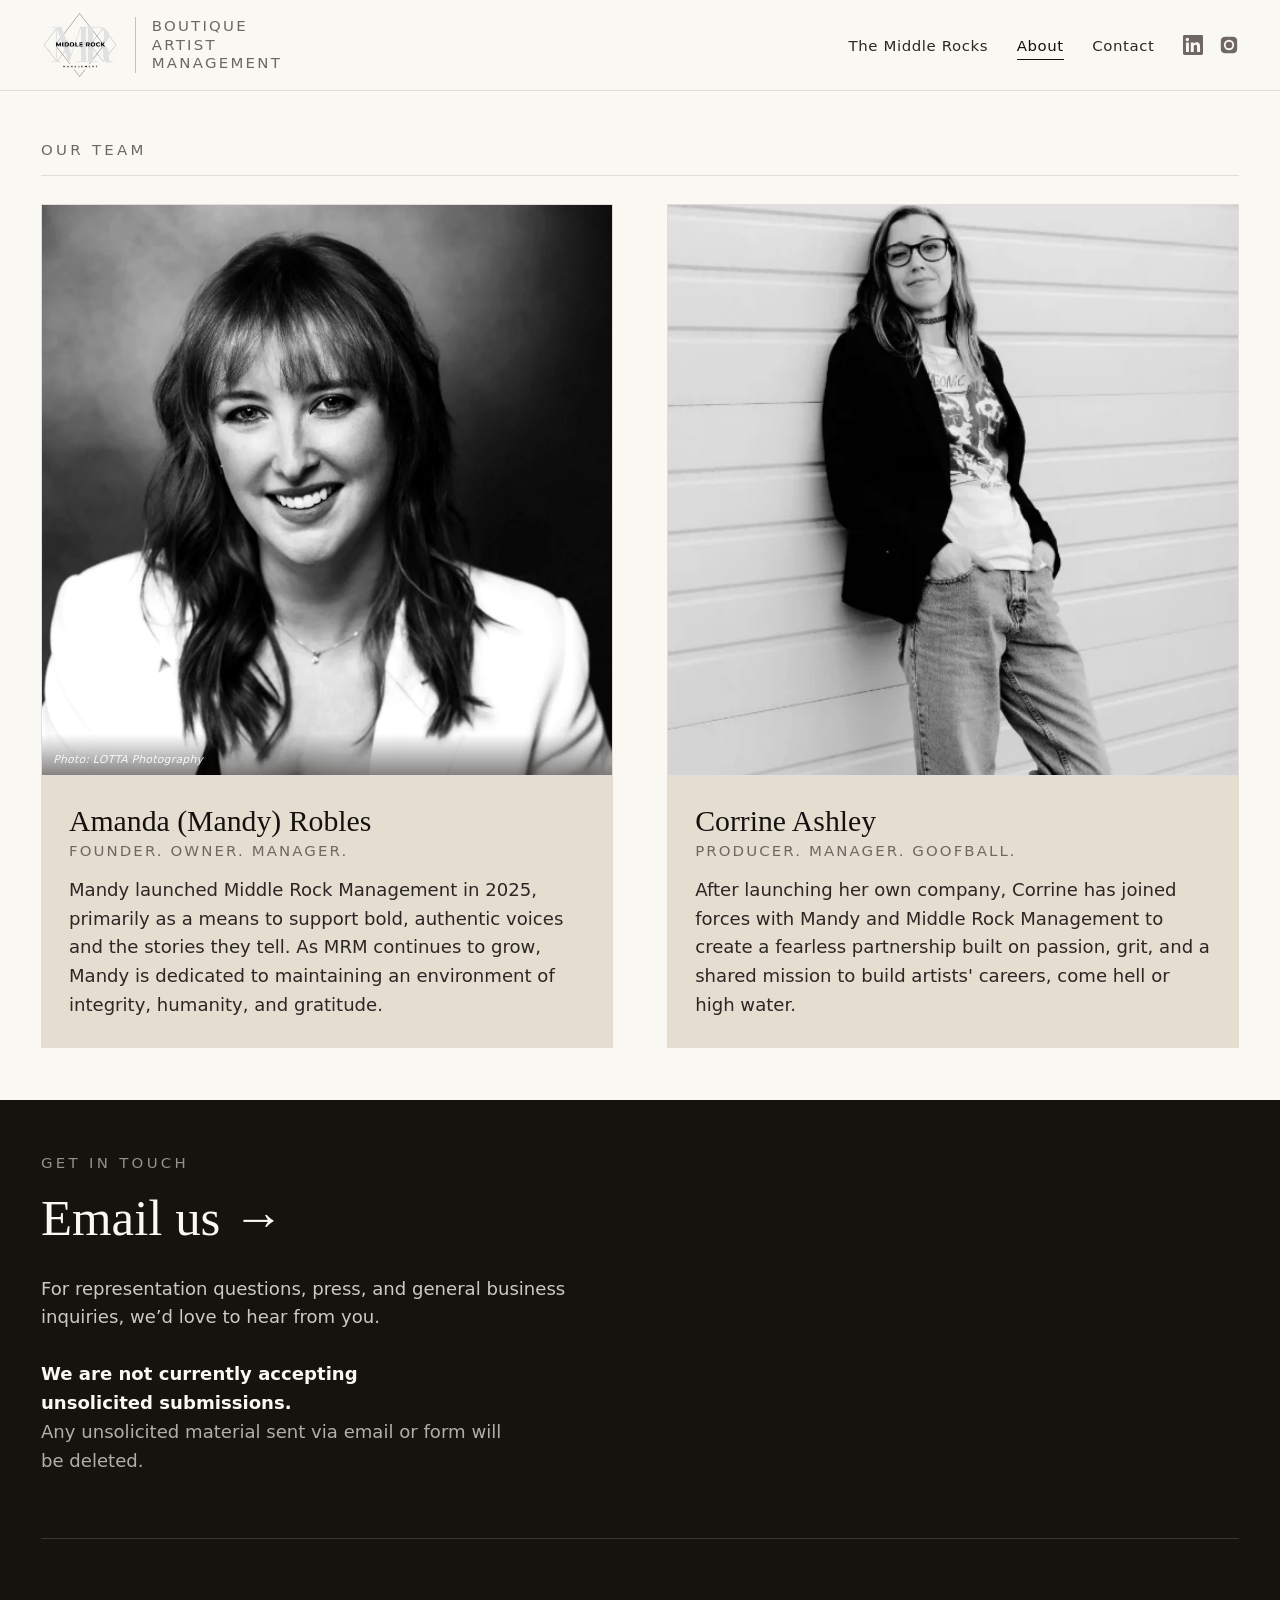
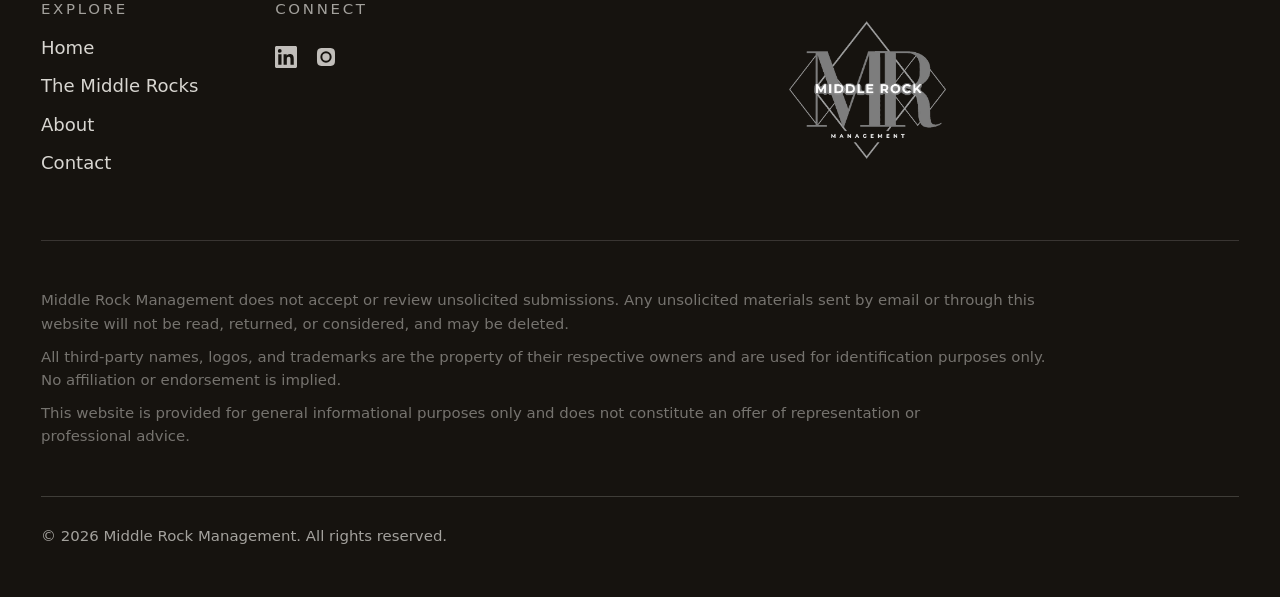
==== commit 54c41189: "Add real headshots for Carlo Nicdao, Lauren Astore, Phillipe Casseus, Zoe Salicrup Junco; credit LOT" ====
--- a/about/index.html
+++ b/about/index.html
@@ -127,6 +127,7 @@
             <div class="team-member__media">
               <div class="img-window img-mono">
                 <img src="/assets/images/placeholders/amanda-robles.webp" alt="Portrait of Amanda (Mandy) Robles" width="600" height="800" loading="lazy" decoding="async">
+                <span class="photo-credit">Photo: LOTTA Photography</span>
               </div>
             </div>
             <div class="team-member__copy">
--- a/css/components.css
+++ b/css/components.css
@@ -476,6 +476,18 @@
 
 .team-member__media .img-window { aspect-ratio: 4 / 5; }
 .team-member__media .img-window img { object-position: center 20%; }
+.photo-credit {
+  position: absolute;
+  inset: auto 0 0 0;            /* bottom of the photo box, full width - no layout impact */
+  margin: 0;
+  padding: 1.1rem 0.7rem 0.4rem;
+  font-size: 0.68rem;
+  font-style: italic;
+  letter-spacing: 0.02em;
+  color: rgba(255, 255, 255, 0.9);
+  background: linear-gradient(to top, rgba(10, 8, 6, 0.5), rgba(10, 8, 6, 0));
+  pointer-events: none;         /* never blocks the hover-colourise */
+}
 .team-member__copy { background: var(--panel-soft); padding: var(--space-s) var(--space-m); margin-top: var(--space-s); }
 .team-member__bio { max-width: 60ch; color: var(--ink-soft); }
 #corrine-ashley .team-member__thumb img,
